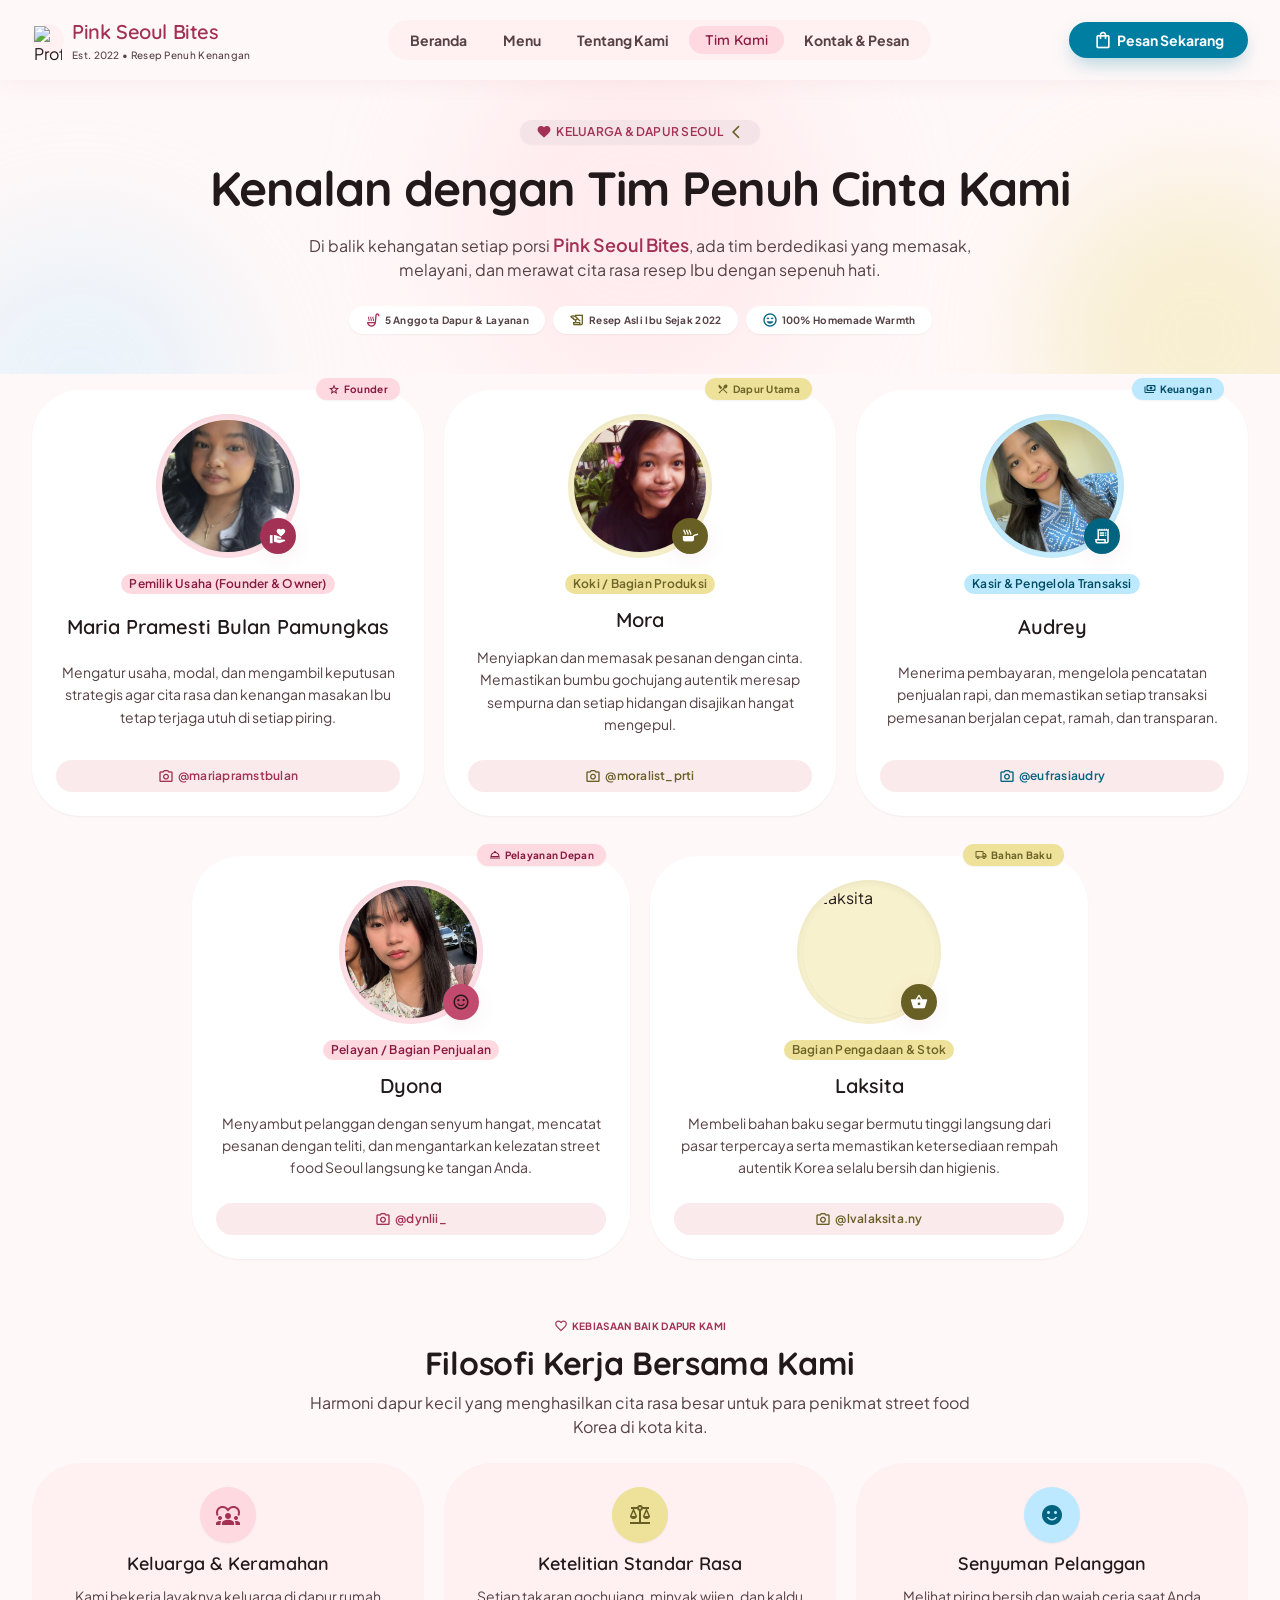
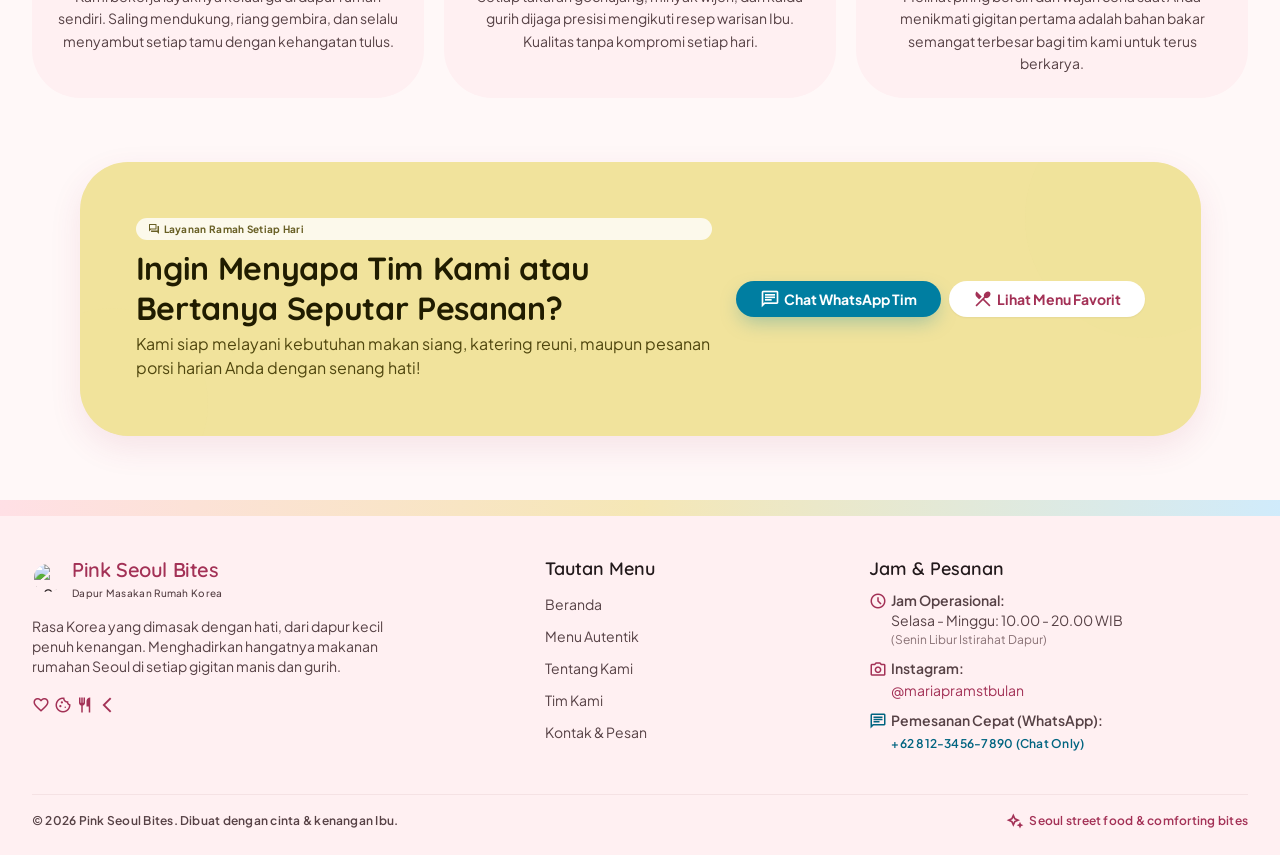
==== tim-kami.html @ f1a95290 "Add files via upload" ====
<!DOCTYPE html>
<html lang="id">
<head>
  <meta charset="utf-8">
  <meta name="viewport" content="width=device-width, initial-scale=1.0">
  <title>Pink Seoul Bites — Tim Kami</title>
  <link rel="preconnect" href="https://fonts.googleapis.com">
  <link rel="preconnect" href="https://fonts.gstatic.com" crossorigin>
  <link href="https://fonts.googleapis.com/css2?family=Plus+Jakarta+Sans:wght@400;600;700&family=Quicksand:wght@600;700&display=swap" rel="stylesheet">
  <link href="https://fonts.googleapis.com/css2?family=Material+Symbols+Outlined:wght,FILL@100..700,0..1&display=swap" rel="stylesheet">
  <link rel="stylesheet" href="style.css">
</head>
<body>

  <!-- ============ HEADER ============ -->
  <header class="site-header">
    <div class="header-inner">
      <a class="brand" href="index.html">
        <div class="brand-logo">
          <img src="https://lh3.googleusercontent.com/aida/[base64]" alt="Profile">
        </div>
        <div class="brand-text">
          <span class="brand-name">Pink Seoul Bites</span>
          <span class="brand-tagline">Est. 2022 • Resep Penuh Kenangan</span>
        </div>
      </a>

      <nav class="main-nav">
        <a class="nav-link" href="index.html">Beranda</a>
        <a class="nav-link" href="menu.html">Menu</a>
        <a class="nav-link" href="tentang-kami.html">Tentang Kami</a>
        <a class="nav-link active" href="tim-kami.html">Tim Kami</a>
        <a class="nav-link" href="kontak.html">Kontak &amp; Pesan</a>
      </nav>

      <div class="header-actions">
        <a class="btn btn--tertiary" href="kontak.html">
          <span class="material-symbols-outlined">shopping_bag</span>
          <span>Pesan Sekarang</span>
        </a>
      </div>
    </div>
  </header>

  <!-- ============ MAIN ============ -->
  <main class="page">
    <div class="page-inner">

      <!-- ============ TEAM HERO ============ -->
      <section class="team-hero">
        <div class="team-hero-blob team-hero-blob--top" aria-hidden="true"></div>
        <div class="team-hero-blob team-hero-blob--right" aria-hidden="true"></div>
        <div class="team-hero-blob team-hero-blob--left" aria-hidden="true"></div>

        <div class="team-hero-inner">
          <div class="team-pill">
            <span class="material-symbols-outlined">favorite</span>
            <span class="team-pill-text">Keluarga &amp; Dapur Seoul</span>
            <span class="material-symbols-outlined team-pill-arrow">arrow_back_ios_new</span>
          </div>

          <h1 class="team-hero-title">Kenalan dengan Tim Penuh Cinta Kami</h1>

          <p class="team-hero-desc">
            Di balik kehangatan setiap porsi <span class="text-primary-bold">Pink Seoul Bites</span>, ada tim berdedikasi yang memasak, melayani, dan merawat cita rasa resep Ibu dengan sepenuh hati.
          </p>

          <div class="team-chips">
            <div class="team-chip">
              <span class="material-symbols-outlined team-chip-icon team-chip-icon--primary">soup_kitchen</span>
              <span class="team-chip-text">5 Anggota Dapur &amp; Layanan</span>
            </div>
            <div class="team-chip">
              <span class="material-symbols-outlined team-chip-icon team-chip-icon--secondary">history_edu</span>
              <span class="team-chip-text">Resep Asli Ibu Sejak 2022</span>
            </div>
            <div class="team-chip">
              <span class="material-symbols-outlined team-chip-icon team-chip-icon--tertiary">sentiment_very_satisfied</span>
              <span class="team-chip-text">100% Homemade Warmth</span>
            </div>
          </div>
        </div>
      </section>

      <!-- ============ TEAM CARDS ============ -->
      <section class="team-section">
        <div class="team-section-inner">

          <!-- Row 1: 3 Primary Members -->
          <div class="team-grid team-grid--primary">

            <!-- Maria -->
            <article class="team-card team-card--primary">
              <span class="team-badge team-badge--primary">
                <span class="material-symbols-outlined">star</span>
                <span>Founder</span>
              </span>

              <div class="team-avatar">
                <div class="team-avatar-ring team-avatar-ring--primary">
                  <img src="/images/Bulan.jpeg" alt="Maria">
                </div>
                <div class="team-avatar-badge team-avatar-badge--primary">
                  <span class="material-symbols-outlined">volunteer_activism</span>
                </div>
              </div>

              <div class="team-card-body">
                <span class="team-role team-role--primary">Pemilik Usaha (Founder &amp; Owner)</span>
                <h3 class="team-name">Maria Pramesti Bulan Pamungkas</h3>
                <p class="team-desc">Mengatur usaha, modal, dan mengambil keputusan strategis agar cita rasa dan kenangan masakan Ibu tetap terjaga utuh di setiap piring.</p>

                <a class="team-instagram team-instagram--primary" href="https://instagram.com/mariapramstbulan" target="_blank" rel="noopener noreferrer">
                  <span class="material-symbols-outlined">photo_camera</span>
                  <span>@mariapramstbulan</span>
                </a>
              </div>
            </article>

            <!-- Mora -->
            <article class="team-card team-card--secondary">
              <span class="team-badge team-badge--secondary">
                <span class="material-symbols-outlined">restaurant_menu</span>
                <span>Dapur Utama</span>
              </span>

              <div class="team-avatar">
                <div class="team-avatar-ring team-avatar-ring--secondary">
                  <img src="/images/Mora.jpeg" alt="Mora">
                </div>
                <div class="team-avatar-badge team-avatar-badge--secondary">
                  <span class="material-symbols-outlined">skillet</span>
                </div>
              </div>

              <div class="team-card-body">
                <span class="team-role team-role--secondary">Koki / Bagian Produksi</span>
                <h3 class="team-name">Mora</h3>
                <p class="team-desc">Menyiapkan dan memasak pesanan dengan cinta. Memastikan bumbu gochujang autentik meresap sempurna dan setiap hidangan disajikan hangat mengepul.</p>

                <a class="team-instagram team-instagram--secondary" href="https://instagram.com/moralist_prti" target="_blank" rel="noopener noreferrer">
                  <span class="material-symbols-outlined">photo_camera</span>
                  <span>@moralist_prti</span>
                </a>
              </div>
            </article>

            <!-- Audrey -->
            <article class="team-card team-card--tertiary">
              <span class="team-badge team-badge--tertiary">
                <span class="material-symbols-outlined">payments</span>
                <span>Keuangan</span>
              </span>

              <div class="team-avatar">
                <div class="team-avatar-ring team-avatar-ring--tertiary">
                  <img src="/images/Audrey.jpeg" alt="Audrey">
                </div>
                <div class="team-avatar-badge team-avatar-badge--tertiary">
                  <span class="material-symbols-outlined">receipt_long</span>
                </div>
              </div>

              <div class="team-card-body">
                <span class="team-role team-role--tertiary">Kasir &amp; Pengelola Transaksi</span>
                <h3 class="team-name">Audrey</h3>
                <p class="team-desc">Menerima pembayaran, mengelola pencatatan penjualan rapi, dan memastikan setiap transaksi pemesanan berjalan cepat, ramah, dan transparan.</p>

                <a class="team-instagram team-instagram--tertiary" href="https://instagram.com/eufrasiaudry" target="_blank" rel="noopener noreferrer">
                  <span class="material-symbols-outlined">photo_camera</span>
                  <span>@eufrasiaudry</span>
                </a>
              </div>
            </article>

          </div>

          <!-- Row 2: 2 Members centered -->
          <div class="team-grid team-grid--secondary">

            <!-- Dita / Rian -->
            <article class="team-card team-card--primary">
              <span class="team-badge team-badge--primary">
                <span class="material-symbols-outlined">room_service</span>
                <span>Pelayanan Depan</span>
              </span>

              <div class="team-avatar">
                <div class="team-avatar-ring team-avatar-ring--primary">
                  <img src="/images/Dyona.jpeg" alt="Dyona">
                </div>
                <div class="team-avatar-badge team-avatar-badge--primary-container">
                  <span class="material-symbols-outlined">sentiment_satisfied_alt</span>
                </div>
              </div>

              <div class="team-card-body">
                <span class="team-role team-role--primary">Pelayan / Bagian Penjualan</span>
                <h3 class="team-name">Dyona</h3>
                <p class="team-desc">Menyambut pelanggan dengan senyum hangat, mencatat pesanan dengan teliti, dan mengantarkan kelezatan street food Seoul langsung ke tangan Anda.</p>

                <a class="team-instagram team-instagram--primary" href="https://instagram.com/dynlii_" target="_blank" rel="noopener noreferrer">
                  <span class="material-symbols-outlined">photo_camera</span>
                  <span>@dynlii_</span>
                </a>
              </div>
            </article>

            <!-- Laksita -->
            <article class="team-card team-card--secondary">
              <span class="team-badge team-badge--secondary">
                <span class="material-symbols-outlined">local_shipping</span>
                <span>Bahan Baku</span>
              </span>

              <div class="team-avatar">
                <div class="team-avatar-ring team-avatar-ring--secondary">
                  <img src="/images/Laksita.jpeg" alt="Laksita">
                </div>
                <div class="team-avatar-badge team-avatar-badge--secondary">
                  <span class="material-symbols-outlined">shopping_basket</span>
                </div>
              </div>

              <div class="team-card-body">
                <span class="team-role team-role--secondary">Bagian Pengadaan &amp; Stok</span>
                <h3 class="team-name">Laksita</h3>
                <p class="team-desc">Membeli bahan baku segar bermutu tinggi langsung dari pasar terpercaya serta memastikan ketersediaan rempah autentik Korea selalu bersih dan higienis.</p>

                <a class="team-instagram team-instagram--secondary" href="https://instagram.com/lvalaksita.ny" target="_blank" rel="noopener noreferrer">
                  <span class="material-symbols-outlined">photo_camera</span>
                  <span>@lvalaksita.ny</span>
                </a>
              </div>
            </article>

          </div>
        </div>
      </section>

      <!-- ============ PHILOSOPHY ============ -->
      <section class="philosophy-section">
        <div class="philosophy-inner">

          <div class="section-header philosophy-header">
            <div class="philosophy-eyebrow">
              <span class="material-symbols-outlined">favorite</span>
              <span>Kebiasaan Baik Dapur Kami</span>
            </div>
            <h2 class="section-title">Filosofi Kerja Bersama Kami</h2>
            <p class="section-desc">Harmoni dapur kecil yang menghasilkan cita rasa besar untuk para penikmat street food Korea di kota kita.</p>
          </div>

          <div class="philosophy-grid">

            <div class="philosophy-card">
              <div class="philosophy-icon philosophy-icon--primary">
                <span class="material-symbols-outlined">diversity_1</span>
              </div>
              <h4 class="philosophy-title">Keluarga &amp; Keramahan</h4>
              <p class="philosophy-desc">Kami bekerja layaknya keluarga di dapur rumah sendiri. Saling mendukung, riang gembira, dan selalu menyambut setiap tamu dengan kehangatan tulus.</p>
            </div>

            <div class="philosophy-card">
              <div class="philosophy-icon philosophy-icon--secondary">
                <span class="material-symbols-outlined">balance</span>
              </div>
              <h4 class="philosophy-title">Ketelitian Standar Rasa</h4>
              <p class="philosophy-desc">Setiap takaran gochujang, minyak wijen, dan kaldu gurih dijaga presisi mengikuti resep warisan Ibu. Kualitas tanpa kompromi setiap hari.</p>
            </div>

            <div class="philosophy-card">
              <div class="philosophy-icon philosophy-icon--tertiary">
                <span class="material-symbols-outlined">sentiment_satisfied</span>
              </div>
              <h4 class="philosophy-title">Senyuman Pelanggan</h4>
              <p class="philosophy-desc">Melihat piring bersih dan wajah ceria saat Anda menikmati gigitan pertama adalah bahan bakar semangat terbesar bagi tim kami untuk terus berkarya.</p>
            </div>

          </div>
        </div>
      </section>

      <!-- ============ CTA BANNER ============ -->
      <section class="cta-section">
        <div class="cta-section-inner">
          <div class="cta-banner cta-banner--team">
            <div class="cta-circle cta-circle--top" aria-hidden="true"></div>
            <div class="cta-circle cta-circle--bottom" aria-hidden="true"></div>

            <div class="cta-content">
              <div class="cta-chip cta-chip--team">
                <span class="material-symbols-outlined">forum</span>
                <span>Layanan Ramah Setiap Hari</span>
              </div>
              <h2 class="cta-title">Ingin Menyapa Tim Kami atau Bertanya Seputar Pesanan?</h2>
              <p class="cta-desc">Kami siap melayani kebutuhan makan siang, katering reuni, maupun pesanan porsi harian Anda dengan senang hati!</p>
            </div>

            <div class="cta-actions cta-actions--stack">
              <a class="btn btn--tertiary" href="kontak.html">
                <span class="material-symbols-outlined">chat</span>
                <span>Chat WhatsApp Tim</span>
              </a>
              <a class="btn btn--ghost" href="menu.html">
                <span class="material-symbols-outlined">restaurant_menu</span>
                <span>Lihat Menu Favorit</span>
              </a>
            </div>
          </div>
        </div>
      </section>

    </div>
  </main>

  <!-- ============ FOOTER ============ -->
  <footer class="site-footer">
    <div class="footer-stripe"></div>
    <div class="footer-inner">
      <div class="footer-grid">

        <div class="footer-brand">
          <div class="brand">
            <img class="brand-logo" src="https://lh3.googleusercontent.com/aida/[base64]" alt="Logo">
            <div class="brand-text">
              <span class="brand-name">Pink Seoul Bites</span>
              <span class="brand-tagline">Dapur Masakan Rumah Korea</span>
            </div>
          </div>
          <p class="footer-desc">Rasa Korea yang dimasak dengan hati, dari dapur kecil penuh kenangan. Menghadirkan hangatnya makanan rumahan Seoul di setiap gigitan manis dan gurih.</p>
          <div class="footer-icons">
            <span class="material-symbols-outlined">favorite</span>
            <span class="material-symbols-outlined">cookie</span>
            <span class="material-symbols-outlined">restaurant</span>
            <span class="material-symbols-outlined">arrow_back_ios_new</span>
          </div>
        </div>

        <div class="footer-col">
          <h4 class="footer-heading">Tautan Menu</h4>
          <ul class="footer-links">
            <li><a href="index.html">Beranda</a></li>
            <li><a href="menu.html">Menu Autentik</a></li>
            <li><a href="tentang-kami.html">Tentang Kami</a></li>
            <li><a href="tim-kami.html">Tim Kami</a></li>
            <li><a href="kontak.html">Kontak &amp; Pesan</a></li>
          </ul>
        </div>

        <div class="footer-col footer-col--wide">
          <h4 class="footer-heading">Jam &amp; Pesanan</h4>
          <div class="footer-info">
            <div class="info-item">
              <span class="material-symbols-outlined info-icon">schedule</span>
              <div>
                <p class="info-label">Jam Operasional:</p>
                <p>Selasa - Minggu: 10.00 - 20.00 WIB</p>
                <p class="info-muted">(Senin Libur Istirahat Dapur)</p>
              </div>
            </div>
            <div class="info-item">
              <span class="material-symbols-outlined info-icon">photo_camera</span>
              <div>
                <p class="info-label">Instagram:</p>
                <a href="#" class="info-link">@mariapramstbulan</a>
              </div>
            </div>
            <div class="info-item">
              <span class="material-symbols-outlined info-icon info-icon--tertiary">chat</span>
              <div>
                <p class="info-label">Pemesanan Cepat (WhatsApp):</p>
                <a href="#" class="info-link info-link--tertiary">+62 812-3456-7890 (Chat Only)</a>
              </div>
            </div>
          </div>
        </div>

      </div>

      <div class="footer-bottom">
        <p>© 2026 Pink Seoul Bites. Dibuat dengan cinta &amp; kenangan Ibu.</p>
        <div class="footer-bottom-tag">
          <span class="material-symbols-outlined">magic_button</span>
          <span>Seoul street food &amp; comforting bites</span>
        </div>
      </div>
    </div>
  </footer>

</body>
</html>
---- style.css ----
/* =========================================================
   PINK SEOUL BITES — style.css
   Fondasi untuk kelima halaman (Beranda, Menu, Tentang, Tim, Kontak)
   ========================================================= */

/* ---------- RESET & BASE ---------- */
*, *::before, *::after { box-sizing: border-box; }
html, body { margin: 0; padding: 0; }
body {
  font-family: 'Plus Jakarta Sans', sans-serif;
  background: var(--color-surface);
  color: var(--color-on-surface);
  -webkit-font-smoothing: antialiased;
  overscroll-behavior: none;
  line-height: 1.5;
}
::-webkit-scrollbar { display: none; }
img { max-width: 100%; display: block; }
a { color: inherit; text-decoration: none; }
button { font-family: inherit; cursor: pointer; border: none; background: none; }
h1, h2, h3, h4, h5, h6, p, ul, ol, blockquote { margin: 0; padding: 0; }
ul, ol { list-style: none; }
.material-symbols-outlined {
  font-family: 'Material Symbols Outlined';
  font-weight: normal;
  font-style: normal;
  line-height: 1;
  letter-spacing: normal;
  text-transform: none;
  display: inline-block;
  white-space: nowrap;
  word-wrap: normal;
  direction: ltr;
  font-variation-settings: 'FILL' 0, 'wght' 400, 'GRAD' 0, 'opsz' 24;
  vertical-align: middle;
  font-size: 1.25rem;
}

/* ---------- DESIGN TOKENS ---------- */
:root {
  /* Colors */
  --color-surface: #fff8f8;
  --color-surface-bright: #fff8f8;
  --color-surface-dim: #e6d6d9;
  --color-surface-lowest: #ffffff;
  --color-surface-low: #fff0f2;
  --color-surface-container: #fbeaec;
  --color-surface-high: #f5e4e7;
  --color-surface-highest: #efdfe1;
  --color-surface-variant: #efdfe1;

  --color-on-surface: #22191b;
  --color-on-surface-variant: #564145;
  --color-background: #fff8f8;

  --color-primary: #a33156;
  --color-on-primary: #ffffff;
  --color-primary-container: #c34a6f;
  --color-primary-fixed: #ffd9e0;
  --color-primary-fixed-dim: #ffb1c2;
  --color-on-primary-fixed-variant: #871a41;

  --color-secondary: #685f25;
  --color-on-secondary: #ffffff;
  --color-secondary-container: #eee199;
  --color-on-secondary-container: #6d6329;
  --color-secondary-fixed: #f1e39c;
  --color-secondary-fixed-dim: #d4c782;
  --color-on-secondary-fixed: #201c00;
  --color-on-secondary-fixed-variant: #50470f;

  --color-tertiary: #006480;
  --color-on-tertiary: #ffffff;
  --color-tertiary-container: #007ea1;
  --color-tertiary-fixed: #bce9ff;
  --color-on-tertiary-fixed: #001f29;
  --color-on-tertiary-fixed-variant: #004d63;

  --color-outline: #897175;
  --color-outline-variant: #dcbfc4;
  --color-error: #ba1a1a;

  /* Radius */
  --radius: 1rem;
  --radius-lg: 2rem;
  --radius-xl: 3rem;
  --radius-full: 9999px;

  /* Spacing */
  --space-xs: 0.25rem;
  --space-sm: 0.5rem;
  --space-md: 1rem;
  --space-lg: 1.5rem;
  --space-xl: 2.5rem;
  --margin: 2rem;
  --margin-mobile: 1rem;
  --gutter: 1.25rem;

  /* Fonts */
  --font-body: 'Plus Jakarta Sans', sans-serif;
  --font-headline: 'Quicksand', sans-serif;

  /* Shadows */
  --shadow-sm: 0 1px 2px rgba(0,0,0,0.05);
  --shadow-md: 0 4px 20px rgba(163,49,86,0.08);
  --shadow-lg: 0 12px 32px rgba(163,49,86,0.10);
  --shadow-xl: 0 20px 40px rgba(163,49,86,0.12);

  /* Layout */
  --max-w: 1280px;
  --header-h: 5rem;
}

/* ---------- TYPOGRAPHY ---------- */
.font-headline { font-family: var(--font-headline); }
.font-body { font-family: var(--font-body); }

/* =========================================================
   LAYOUT
   ========================================================= */
.page { padding-top: var(--header-h); background: var(--color-surface); min-height: 100vh; }
.page-inner { display: flex; flex-direction: column; width: 100%; position: relative; }

.section { padding: var(--space-xl) var(--margin); }
.section--alt { background: rgba(255,240,242,0.70); }
.section--narrow { max-width: 960px; margin: 0 auto; }
.section-inner { max-width: var(--max-w); margin: 0 auto; }
.section-header {
  text-align: center;
  max-width: 640px;
  margin: 0 auto var(--space-xl);
}
.section-header--narrow { max-width: 560px; }
.section-title {
  font-family: var(--font-headline);
  font-size: 2rem;
  line-height: 2.5rem;
  letter-spacing: -0.01em;
  font-weight: 700;
  color: var(--color-on-surface);
  margin-top: var(--space-xs);
}
.section-desc {
  font-size: 1rem;
  line-height: 1.5rem;
  color: var(--color-on-surface-variant);
  margin-top: var(--space-sm);
}

.eyebrow {
  display: inline-block;
  font-size: 0.625rem;
  font-weight: 700;
  letter-spacing: 0.03em;
  text-transform: uppercase;
  color: var(--color-primary);
  background: rgba(255,217,224,0.6);
  padding: 0.125rem 1rem;
  border-radius: var(--radius-full);
}

/* =========================================================
   HEADER
   ========================================================= */
.site-header {
  position: fixed;
  top: 0; left: 0; right: 0;
  z-index: 50;
  background: rgba(255,248,248,0.85);
  backdrop-filter: blur(20px);
  -webkit-backdrop-filter: blur(20px);
  box-shadow: 0 4px 20px rgba(163,49,86,0.06);
}
.header-inner {
  height: var(--header-h);
  max-width: var(--max-w);
  margin: 0 auto;
  padding: 0 var(--margin);
  display: flex;
  align-items: center;
  justify-content: space-between;
  gap: var(--gutter);
}
.brand {
  display: flex;
  align-items: center;
  gap: var(--space-sm);
  text-align: left;
  color: inherit;
}
.brand-logo {
  width: 2rem;
  height: 2rem;
  border-radius: 50%;
  object-fit: cover;
  padding: 2px;
  background: var(--color-surface-low);
}
.brand-text { display: flex; flex-direction: column; }
.brand-name {
  font-family: var(--font-headline);
  font-size: 1.25rem;
  line-height: 1.75rem;
  font-weight: 600;
  color: var(--color-primary);
  letter-spacing: -0.02em;
  transition: color 0.2s;
}
.brand:hover .brand-name { color: var(--color-primary-container); }
.brand-tagline {
  font-size: 0.625rem;
  line-height: 0.875rem;
  letter-spacing: 0.03em;
  font-weight: 500;
  color: var(--color-on-surface-variant);
  margin-top: 0.125rem;
}

.main-nav {
  display: none;
  align-items: center;
  gap: var(--space-xs);
  padding: 0.375rem;
  background: var(--color-surface-low);
  border-radius: var(--radius-full);
}
.nav-link {
  padding: 0.25rem 1rem;
  border-radius: var(--radius-full);
  font-size: 0.875rem;
  line-height: 1.25rem;
  font-weight: 700;
  color: var(--color-on-surface-variant);
  transition: all 0.2s;
}
.nav-link:hover { background: var(--color-surface-highest); color: var(--color-on-surface); }
.nav-link.active {
  background: var(--color-primary-fixed);
  color: var(--color-on-primary-fixed-variant);
  font-family: var(--font-headline);
  font-weight: 600;
}
.header-actions { display: flex; align-items: center; gap: var(--space-sm); }

/* =========================================================
   BUTTONS
   ========================================================= */
.btn {
  display: inline-flex;
  align-items: center;
  gap: var(--space-xs);
  padding: 0.5rem 1.5rem;
  border-radius: var(--radius-full);
  font-family: var(--font-body);
  font-size: 0.875rem;
  line-height: 1.25rem;
  font-weight: 700;
  cursor: pointer;
  transition: all 0.2s;
  text-decoration: none;
  white-space: nowrap;
}
.btn--primary {
  background: var(--color-primary);
  color: var(--color-on-primary);
  box-shadow: 0 8px 24px -4px rgba(163,49,86,0.30);
}
.btn--primary:hover {
  background: var(--color-primary-container);
  box-shadow: 0 12px 28px -4px rgba(163,49,86,0.40);
  transform: translateY(-2px);
}
.btn--tertiary {
  background: var(--color-tertiary-container);
  color: var(--color-on-tertiary);
  box-shadow: 0 8px 20px -4px rgba(0,126,161,0.35);
}
.btn--tertiary:hover {
  background: var(--color-tertiary);
  box-shadow: 0 12px 24px -4px rgba(0,100,128,0.45);
  transform: translateY(-2px);
}
.btn--ghost {
  background: var(--color-surface-lowest);
  color: var(--color-primary);
  box-shadow: var(--shadow-sm);
}
.btn--ghost:hover { background: var(--color-surface-bright); box-shadow: var(--shadow-md); }
.btn--lg { padding: 1rem 1.5rem; font-family: var(--font-headline); font-size: 1.25rem; font-weight: 600; }
.btn:active { transform: translateY(0); }

.btn--quick {
  display: inline-flex;
  align-items: center;
  gap: 0.25rem;
  padding: 0.25rem 1rem;
  background: var(--color-tertiary-container);
  color: var(--color-on-tertiary);
  border-radius: var(--radius-full);
  font-size: 0.75rem;
  line-height: 1rem;
  letter-spacing: 0.02em;
  font-weight: 600;
  transition: all 0.2s;
  box-shadow: var(--shadow-sm);
}
.btn--quick:hover { background: var(--color-tertiary); }
.btn--quick:active { transform: scale(0.95); }

/* =========================================================
   HERO
   ========================================================= */
.decor-blobs { position: relative; width: 100%; overflow: hidden; }
.blob {
  position: absolute;
  border-radius: 50%;
  filter: blur(60px);
  pointer-events: none;
  z-index: 0;
}
.blob--primary { top: -8rem; left: -5rem; width: 24rem; height: 24rem; background: rgba(255,217,224,0.4); }
.blob--secondary { top: 10rem; right: 0; width: 20rem; height: 20rem; background: rgba(241,227,156,0.5); }
.blob--tertiary { top: 24rem; left: 33%; width: 18rem; height: 18rem; background: rgba(188,233,255,0.3); }

.hero {
  max-width: var(--max-w);
  margin: 0 auto;
  padding: var(--space-md) var(--margin) var(--space-xl);
  position: relative;
  z-index: 1;
}
.hero-grid {
  display: grid;
  grid-template-columns: 1fr;
  gap: var(--space-xl);
  align-items: center;
}
.hero-content {
  display: flex;
  flex-direction: column;
  align-items: flex-start;
  gap: var(--space-md);
}

.badge {
  display: inline-flex;
  align-items: center;
  gap: var(--space-xs);
  padding: 0.25rem 1rem;
  background: var(--color-surface-container);
  border-radius: var(--radius-full);
  box-shadow: var(--shadow-sm);
  color: var(--color-primary);
}
.badge-icon { font-size: 0.875rem; font-variation-settings: 'FILL' 1; }
.badge-text { font-size: 0.75rem; letter-spacing: 0.02em; font-weight: 600; }

.hero-titles { display: flex; flex-direction: column; gap: var(--space-xs); }
.hero-title {
  font-family: var(--font-headline);
  font-size: 2.25rem;
  line-height: 2.75rem;
  letter-spacing: -0.01em;
  font-weight: 700;
  color: var(--color-primary);
}
.hero-subtitle {
  font-family: var(--font-headline);
  font-size: 1.5rem;
  line-height: 2rem;
  font-weight: 600;
  color: var(--color-on-surface);
  max-width: 36rem;
}
.hero-desc {
  font-size: 1rem;
  line-height: 1.5rem;
  color: var(--color-on-surface-variant);
  max-width: 32rem;
}
.hero-actions { display: flex; flex-wrap: wrap; align-items: center; gap: var(--space-sm); padding-top: var(--space-xs); }

.social-proof {
  display: inline-flex;
  align-items: center;
  gap: var(--space-sm);
  padding: 0.25rem 1rem 0.25rem 0.25rem;
  background: var(--color-surface-lowest);
  border-radius: var(--radius-full);
  box-shadow: var(--shadow-sm);
  margin-top: var(--space-xs);
}
.social-avatars { display: flex; align-items: center; padding-left: 0.25rem; }
.social-avatars .avatar + .avatar { margin-left: -0.375rem; }
.avatar {
  width: 1.5rem;
  height: 1.5rem;
  border-radius: 50%;
  display: inline-flex;
  align-items: center;
  justify-content: center;
  font-size: 0.75rem;
  font-weight: 700;
}
.avatar--secondary { background: var(--color-secondary-fixed); color: var(--color-on-secondary-fixed); }
.avatar--primary { background: var(--color-primary-fixed); color: var(--color-on-primary-fixed-variant); }
.avatar--tertiary { background: var(--color-tertiary-fixed); color: var(--color-on-tertiary-fixed); }
.social-text { font-size: 0.75rem; letter-spacing: 0.02em; font-weight: 600; color: var(--color-on-surface); }
.social-text strong { color: var(--color-primary); font-weight: 700; }

/* HERO VISUAL */
.hero-visual { position: relative; }
.visual-backing {
  position: absolute;
  inset: 0;
  background: linear-gradient(45deg,
    rgba(241,227,156,0.6),
    rgba(255,217,224,0.4),
    rgba(188,233,255,0.3));
  border-radius: var(--radius-xl);
  transform: rotate(3deg) scale(1.05);
  z-index: 0;
  box-shadow: var(--shadow-lg);
}
.visual-frame {
  position: relative;
  background: var(--color-surface-lowest);
  padding: var(--space-sm);
  border-radius: var(--radius-xl);
  box-shadow: var(--shadow-xl);
  z-index: 1;
}
.visual-image-wrap {
  overflow: hidden;
  border-radius: var(--radius-lg);
  aspect-ratio: 4 / 4.2;
  background: var(--color-surface-high);
}
.visual-image {
  width: 100%;
  height: 100%;
  object-fit: cover;
  transition: transform 0.5s;
}
.visual-frame:hover .visual-image { transform: scale(1.05); }

.floating-badge {
  position: absolute;
  display: flex;
  align-items: center;
  gap: var(--space-xs);
  padding: 0.25rem 1rem;
  border-radius: var(--radius-full);
  box-shadow: var(--shadow-lg);
  font-size: 0.625rem;
  font-weight: 700;
  letter-spacing: 0.03em;
}
.floating-badge--top {
  top: -1rem;
  right: -0.75rem;
  background: var(--color-secondary-fixed);
  color: var(--color-on-secondary-fixed);
}
.floating-badge--top .material-symbols-outlined { color: var(--color-secondary); font-size: 0.875rem; font-variation-settings: 'FILL' 1; }
.floating-badge--bottom {
  bottom: -1rem;
  left: -0.75rem;
  background: var(--color-surface-lowest);
  color: var(--color-on-surface);
}
.floating-badge-text { font-size: 0.75rem; font-weight: 700; color: var(--color-primary); letter-spacing: 0.02em; }
.pulse-dot {
  width: 0.5rem;
  height: 0.5rem;
  border-radius: 50%;
  background: var(--color-secondary-fixed-dim);
  display: inline-block;
  animation: pulse 1.5s infinite;
}
@keyframes pulse {
  0%, 100% { opacity: 1; transform: scale(1); }
  50% { opacity: 0.4; transform: scale(1.4); }
}

/* =========================================================
   MENU CARDS
   ========================================================= */
.menu-grid {
  display: grid;
  grid-template-columns: 1fr;
  gap: var(--space-lg);
}
.menu-card {
  display: flex;
  flex-direction: column;
  background: var(--color-surface-lowest);
  border-radius: var(--radius);
  padding: var(--space-md);
  box-shadow: var(--shadow-sm);
  transition: all 0.3s;
}
.menu-card:hover { box-shadow: var(--shadow-xl); transform: translateY(-4px); }

.menu-card-image {
  position: relative;
  overflow: hidden;
  border-radius: var(--radius-lg);
  aspect-ratio: 1 / 1;
  background: var(--color-surface-high);
  margin-bottom: var(--space-md);
}
.menu-card-image img {
  width: 100%;
  height: 100%;
  object-fit: cover;
  transition: transform 0.5s;
}
.menu-card:hover .menu-card-image img { transform: scale(1.05); }

.image-badge {
  position: absolute;
  top: 0.75rem;
  left: 0.75rem;
  padding: 0.25rem 0.5rem;
  border-radius: var(--radius-full);
  font-size: 0.625rem;
  font-weight: 700;
  letter-spacing: 0.03em;
  box-shadow: var(--shadow-sm);
}
.image-badge--secondary { background: var(--color-secondary-fixed); color: var(--color-on-secondary-fixed); }
.image-badge--primary { background: var(--color-primary-fixed); color: var(--color-on-primary-fixed-variant); }
.image-badge--tertiary { background: var(--color-tertiary-fixed); color: var(--color-on-tertiary-fixed); }

.price-pill {
  position: absolute;
  bottom: 0.75rem;
  right: 0.75rem;
  background: rgba(255,255,255,0.95);
  backdrop-filter: blur(4px);
  color: var(--color-primary);
  font-family: var(--font-headline);
  font-size: 1.25rem;
  font-weight: 600;
  padding: 0.125rem 1rem;
  border-radius: var(--radius-full);
  box-shadow: var(--shadow-sm);
}

.menu-card-body {
  display: flex;
  flex-direction: column;
  justify-content: space-between;
  gap: var(--space-sm);
  flex: 1;
}
.menu-card-head { display: flex; align-items: center; justify-content: space-between; gap: 0.5rem; }
.menu-card-title {
  font-size: 1.125rem;
  line-height: 1.625rem;
  font-weight: 600;
  color: var(--color-on-surface);
  transition: color 0.2s;
}
.menu-card:hover .menu-card-title { color: var(--color-primary); }

.tag {
  font-size: 0.625rem;
  line-height: 0.875rem;
  padding: 0.125rem 0.5rem;
  border-radius: var(--radius-full);
  font-weight: 700;
  letter-spacing: 0.03em;
  white-space: nowrap;
}
.tag--primary { background: rgba(255,217,224,0.5); color: var(--color-on-primary-fixed-variant); }
.tag--secondary { background: rgba(241,227,156,0.5); color: var(--color-on-secondary-fixed); }
.tag--tertiary { background: rgba(188,233,255,0.5); color: var(--color-on-tertiary-fixed); }

.menu-card-desc {
  font-size: 0.875rem;
  line-height: 1.25rem;
  color: var(--color-on-surface-variant);
  display: -webkit-box;
  -webkit-line-clamp: 3;
  -webkit-box-orient: vertical;
  overflow: hidden;
  margin-top: var(--space-xs);
}
.menu-card-footer {
  display: flex;
  align-items: center;
  justify-content: space-between;
  gap: var(--space-xs);
  padding-top: var(--space-sm);
}
.meta {
  display: inline-flex;
  align-items: center;
  gap: 0.25rem;
  font-size: 0.625rem;
  font-weight: 600;
  color: var(--color-secondary);
}
.meta .material-symbols-outlined { font-size: 0.875rem; font-variation-settings: 'FILL' 1; }

/* =========================================================
   FEATURES
   ========================================================= */
.features-grid { display: grid; grid-template-columns: 1fr; gap: var(--space-lg); }
.feature-card {
  display: flex;
  flex-direction: column;
  align-items: center;
  text-align: center;
  padding: var(--space-xl);
  background: var(--color-surface-lowest);
  border-radius: var(--radius);
  box-shadow: var(--shadow-sm);
  transition: box-shadow 0.3s;
}
.feature-card:hover { box-shadow: var(--shadow-md); }
.feature-icon {
  width: 5rem;
  height: 5rem;
  border-radius: 50%;
  display: flex;
  align-items: center;
  justify-content: center;
  font-size: 1.875rem;
  margin-bottom: var(--space-md);
  transition: transform 0.3s;
}
.feature-card:hover .feature-icon { transform: scale(1.1); }
.feature-icon--secondary { background: rgba(241,227,156,0.5); }
.feature-icon--primary { background: rgba(255,217,224,0.6); }
.feature-icon--tertiary { background: rgba(188,233,255,0.6); }
.feature-title {
  font-family: var(--font-headline);
  font-size: 1.25rem;
  line-height: 1.75rem;
  font-weight: 600;
  color: var(--color-on-surface);
  margin-bottom: var(--space-xs);
}
.feature-desc {
  font-size: 0.875rem;
  line-height: 1.25rem;
  color: var(--color-on-surface-variant);
  line-height: 1.6;
}

/* =========================================================
   STORY QUOTE
   ========================================================= */
.story-quote {
  position: relative;
  border-radius: var(--radius-xl);
  padding: var(--space-xl);
  background: linear-gradient(135deg,
    var(--color-surface-container),
    var(--color-surface-low),
    var(--color-surface-highest));
  box-shadow: var(--shadow-md);
  overflow: hidden;
}
.story-watermark {
  position: absolute;
  right: -2rem;
  bottom: -2rem;
  font-size: 10rem;
  color: var(--color-primary);
  opacity: 0.10;
  pointer-events: none;
}
.story-inner {
  max-width: 42rem;
  margin: 0 auto;
  text-align: center;
  display: flex;
  flex-direction: column;
  align-items: center;
  gap: var(--space-md);
  position: relative;
  z-index: 1;
}
.story-flower { font-size: 1.5rem; }
.story-title {
  font-family: var(--font-headline);
  font-size: 2.25rem;
  line-height: 2.75rem;
  letter-spacing: -0.01em;
  font-weight: 700;
  color: var(--color-primary);
}
.story-desc {
  font-size: 1rem;
  line-height: 1.5rem;
  color: var(--color-on-surface-variant);
}

/* =========================================================
   CTA BANNER
   ========================================================= */
.cta-banner {
  display: flex;
  flex-direction: column;
  align-items: center;
  justify-content: space-between;
  gap: var(--space-lg);
  padding: var(--space-xl);
  background: var(--color-secondary-fixed);
  color: var(--color-on-secondary-fixed);
  border-radius: var(--radius-xl);
  box-shadow: var(--shadow-lg);
  position: relative;
  overflow: hidden;
  text-align: center;
}
.cta-circle {
  position: absolute;
  border-radius: 50%;
  pointer-events: none;
}
.cta-circle--top {
  top: -4rem; right: -4rem;
  width: 15rem; height: 15rem;
  background: var(--color-secondary-container);
  opacity: 0.4;
}
.cta-circle--bottom {
  bottom: -4rem; left: -4rem;
  width: 12rem; height: 12rem;
  background: var(--color-secondary-container);
  opacity: 0.3;
}
.cta-content {
  display: flex;
  flex-direction: column;
  gap: var(--space-xs);
  max-width: 36rem;
  position: relative;
  z-index: 1;
}
.cta-eyebrow {
  font-size: 0.625rem;
  letter-spacing: 0.03em;
  font-weight: 700;
  text-transform: uppercase;
  color: var(--color-secondary);
}
.cta-title {
  font-family: var(--font-headline);
  font-size: 2rem;
  line-height: 2.5rem;
  font-weight: 700;
  letter-spacing: -0.01em;
  color: var(--color-on-secondary-fixed);
}
.cta-desc {
  font-size: 1rem;
  line-height: 1.5rem;
  color: var(--color-on-secondary-fixed-variant);
}
.cta-actions { position: relative; z-index: 1; flex-shrink: 0; }

/* =========================================================
   TOAST
   ========================================================= */
.toast {
  position: fixed;
  bottom: 1.5rem;
  right: 1.5rem;
  z-index: 60;
  background: var(--color-surface-lowest);
  color: var(--color-on-surface);
  padding: 0.5rem 1.5rem;
  border-radius: var(--radius-full);
  box-shadow: 0 20px 40px rgba(0,0,0,0.15);
  display: flex;
  align-items: center;
  gap: var(--space-sm);
  transform: translateY(8rem);
  opacity: 0;
  pointer-events: none;
  transition: all 0.3s;
}
.toast.is-visible { transform: translateY(0); opacity: 1; }
.toast-icon {
  width: 2rem; height: 2rem;
  border-radius: 50%;
  background: var(--color-primary-fixed);
  color: var(--color-primary);
  display: flex;
  align-items: center;
  justify-content: center;
  font-size: 1rem;
}
.toast-text { display: flex; flex-direction: column; }
.toast-title { font-size: 0.875rem; font-weight: 700; color: var(--color-primary); }
.toast-desc { font-size: 0.75rem; color: var(--color-on-surface-variant); }

/* =========================================================
   FOOTER
   ========================================================= */
.site-footer {
  width: 100%;
  background: var(--color-surface-low);
  position: relative;
  overflow: hidden;
  margin-top: var(--space-xl);
}
.footer-stripe {
  width: 100%;
  height: 1rem;
  background: linear-gradient(90deg,
    var(--color-primary-fixed),
    var(--color-secondary-fixed),
    var(--color-tertiary-fixed));
  opacity: 0.7;
}
.footer-inner { max-width: var(--max-w); margin: 0 auto; padding: var(--space-xl) var(--margin) var(--space-lg); }
.footer-grid {
  display: grid;
  grid-template-columns: 1fr;
  gap: var(--space-xl);
}
.footer-brand { display: flex; flex-direction: column; gap: var(--space-md); }
.footer-brand .brand { gap: var(--space-sm); }
.footer-desc { font-size: 0.875rem; line-height: 1.25rem; color: var(--color-on-surface-variant); max-width: 22rem; }
.footer-icons { display: flex; align-items: center; gap: var(--space-xs); color: var(--color-primary); padding-top: var(--space-xs); }
.footer-icons .material-symbols-outlined { font-size: 1.125rem; }

.footer-col { display: flex; flex-direction: column; gap: var(--space-sm); }
.footer-heading {
  font-family: var(--font-headline);
  font-size: 1.125rem;
  line-height: 1.625rem;
  font-weight: 600;
  color: var(--color-on-surface);
}
.footer-links { display: flex; flex-direction: column; gap: var(--space-xs); }
.footer-links li { line-height: 1; }
.footer-links a {
  display: inline-block;
  padding: 0.25rem 0;
  font-size: 0.875rem;
  line-height: 1.25rem;
  color: var(--color-on-surface-variant);
  transition: color 0.2s;
}
.footer-links a:hover { color: var(--color-primary); }

.footer-info { display: flex; flex-direction: column; gap: var(--space-sm); }
.info-item { display: flex; align-items: flex-start; gap: var(--space-xs); }
.info-item .info-icon { color: var(--color-primary); font-size: 1.125rem; margin-top: 2px; }
.info-item .info-icon--tertiary { color: var(--color-tertiary); }
.info-label { font-size: 0.875rem; font-weight: 600; color: var(--color-on-surface); }
.info-item p { font-size: 0.875rem; line-height: 1.25rem; color: var(--color-on-surface-variant); }
.info-muted { font-size: 0.75rem !important; color: var(--color-outline) !important; }
.info-link { font-size: 0.875rem; color: var(--color-primary); }
.info-link:hover { text-decoration: underline; }
.info-link--tertiary { color: var(--color-tertiary); font-size: 0.75rem; font-weight: 600; letter-spacing: 0.02em; }

.footer-bottom {
  margin-top: var(--space-xl);
  padding-top: var(--space-md);
  border-top: 1px solid rgba(220,191,196,0.3);
  display: flex;
  flex-direction: column;
  align-items: center;
  justify-content: space-between;
  gap: var(--space-sm);
  font-size: 0.75rem;
  letter-spacing: 0.02em;
  font-weight: 600;
  color: var(--color-on-surface-variant);
}
.footer-bottom-tag { display: flex; align-items: center; gap: var(--space-xs); color: var(--color-primary); }

/* =========================================================
   RESPONSIVE
   ========================================================= */
@media (min-width: 640px) {
  .hero-title { font-size: 3rem; line-height: 3.5rem; }
  .story-title { font-size: 3rem; line-height: 3.5rem; }
  .cta-banner { padding: 3.5rem; text-align: left; align-items: flex-start; }
  .cta-banner { flex-direction: row; align-items: center; text-align: left; }
  .cta-content { text-align: left; }
  .footer-bottom { flex-direction: row; }
  .floating-badge--top { right: -1rem; }
  .floating-badge--bottom { left: -1rem; }
}

@media (min-width: 768px) {
  .menu-grid { grid-template-columns: repeat(2, 1fr); }
  .features-grid { grid-template-columns: repeat(3, 1fr); }
}

@media (min-width: 1024px) {
  .main-nav { display: flex; }
  .hero-grid { grid-template-columns: 7fr 5fr; }
  .hero-title { font-size: 3rem; line-height: 3.5rem; letter-spacing: -0.02em; }
  .menu-grid { grid-template-columns: repeat(3, 1fr); }
  .footer-grid { grid-template-columns: 5fr 3fr 4fr; }
}

@media (min-width: 1280px) {
  .hero-title { font-size: 3.5rem; line-height: 4rem; }
}
/* =========================================================
   HALAMAN MENU
   ========================================================= */

/* ---------- Ambient top gradient ---------- */
.menu-ambient {
  position: absolute;
  top: -6rem;
  left: 50%;
  transform: translateX(-50%);
  width: 700px;
  height: 350px;
  background: linear-gradient(to bottom,
    rgba(255,217,224,0.4),
    rgba(255,240,242,0.6),
    transparent);
  filter: blur(60px);
  border-radius: 50%;
  pointer-events: none;
  z-index: 0;
}

/* ---------- Menu Hero ---------- */
.menu-hero {
  position: relative;
  max-width: var(--max-w);
  margin: 0 auto;
  padding: var(--space-lg) var(--margin) var(--space-md);
  text-align: center;
  z-index: 1;
}
.menu-hero-inner {
  display: flex;
  flex-direction: column;
  align-items: center;
}
.menu-hero-pill {
  display: inline-flex;
  align-items: center;
  gap: var(--space-xs);
  padding: 0.375rem 1rem;
  background: var(--color-surface-low);
  border-radius: var(--radius-full);
  box-shadow: 0 4px 16px rgba(163,49,86,0.08);
  margin-bottom: var(--space-sm);
}
.menu-hero-pill .material-symbols-outlined {
  font-size: 1rem;
  color: var(--color-primary);
}
.menu-hero-pill-text {
  font-size: 0.75rem;
  letter-spacing: 0.02em;
  font-weight: 700;
  color: var(--color-primary);
}

.page-title {
  font-family: var(--font-headline);
  font-size: 2.25rem;
  line-height: 2.75rem;
  letter-spacing: -0.01em;
  font-weight: 700;
  color: var(--color-primary);
  margin-bottom: var(--space-xs);
}
.page-subtitle {
  font-size: 1rem;
  line-height: 1.5rem;
  color: var(--color-on-surface-variant);
  max-width: 42rem;
  margin: 0 auto;
}

/* ---------- Filter tabs ---------- */
.filter-tabs {
  display: flex;
  align-items: center;
  justify-content: center;
  gap: var(--space-xs);
  flex-wrap: wrap;
  margin-top: var(--space-lg);
}
.filter-tab {
  padding: 0.5rem 1.5rem;
  border-radius: var(--radius-full);
  font-family: var(--font-body);
  font-size: 0.875rem;
  line-height: 1.25rem;
  font-weight: 700;
  letter-spacing: 0.01em;
  background: var(--color-surface-low);
  color: var(--color-on-surface-variant);
  cursor: pointer;
  transition: all 0.2s;
}
.filter-tab:hover {
  background: var(--color-surface-high);
}
.filter-tab.active {
  background: var(--color-primary);
  color: var(--color-on-primary);
  box-shadow: 0 6px 18px -2px rgba(163,49,86,0.30);
}

/* ---------- Menu list section ---------- */
.menu-list-section {
  position: relative;
  max-width: var(--max-w);
  margin: 0 auto;
  padding: var(--space-md) var(--margin);
}
.menu-list-inner { width: 100%; }
.menu-item-grid {
  display: grid;
  grid-template-columns: 1fr;
  gap: var(--gutter);
}

/* ---------- Menu item card ---------- */
.menu-item {
  display: flex;
  flex-direction: column;
  justify-content: space-between;
  background: var(--color-surface-lowest);
  border-radius: var(--radius-lg);
  padding: var(--space-md);
  box-shadow: 0 12px 32px rgba(163,49,86,0.07);
  transition: all 0.3s;
}
.menu-item:hover {
  box-shadow: 0 20px 40px rgba(163,49,86,0.12);
  transform: translateY(-4px);
}
.menu-item-top {
  display: flex;
  flex-direction: column;
  gap: var(--space-md);
}
.menu-item-image {
  position: relative;
  width: 100%;
  height: 18rem;
  border-radius: var(--radius-lg);
  overflow: hidden;
  background: var(--color-surface-low);
}
.menu-item-image img {
  width: 100%;
  height: 100%;
  object-fit: cover;
  transition: transform 0.5s;
}
.menu-item:hover .menu-item-image img { transform: scale(1.05); }

.menu-item-badges {
  position: absolute;
  top: var(--space-sm);
  left: var(--space-sm);
  display: flex;
  flex-direction: column;
  gap: var(--space-xs);
  align-items: flex-start;
}
.item-tag {
  display: inline-flex;
  align-items: center;
  gap: 0.25rem;
  padding: 0.25rem 0.75rem;
  border-radius: var(--radius-full);
  font-size: 0.625rem;
  line-height: 0.875rem;
  letter-spacing: 0.03em;
  font-weight: 700;
  box-shadow: var(--shadow-sm);
}
.item-tag .material-symbols-outlined { font-size: 0.75rem; }
.item-tag--primary {
  background: rgba(255,255,255,0.9);
  backdrop-filter: blur(8px);
  color: var(--color-primary);
}
.item-tag--secondary {
  background: var(--color-secondary-fixed);
  color: var(--color-on-secondary-fixed);
  padding: 0.125rem 0.625rem;
  font-weight: 600;
}

.item-weight {
  position: absolute;
  bottom: var(--space-sm);
  right: var(--space-sm);
  display: inline-flex;
  align-items: center;
  gap: 0.25rem;
  background: rgba(255,255,255,0.95);
  backdrop-filter: blur(4px);
  padding: 0.25rem 0.75rem;
  border-radius: var(--radius-full);
  color: var(--color-on-surface-variant);
  font-size: 0.625rem;
  line-height: 0.875rem;
  font-weight: 700;
  letter-spacing: 0.03em;
  box-shadow: var(--shadow-sm);
}
.item-weight .material-symbols-outlined { font-size: 0.75rem; }

.menu-item-body {
  display: flex;
  flex-direction: column;
  gap: var(--space-xs);
  padding: 0 0.25rem;
}
.menu-item-title {
  font-family: var(--font-headline);
  font-size: 1.5rem;
  line-height: 2rem;
  font-weight: 600;
  color: var(--color-primary);
  transition: color 0.2s;
}
.menu-item:hover .menu-item-title { color: var(--color-primary-container); }
.menu-item-desc {
  font-size: 0.875rem;
  line-height: 1.25rem;
  color: var(--color-on-surface-variant);
  line-height: 1.6;
}

.menu-item-footer {
  display: flex;
  align-items: center;
  justify-content: space-between;
  gap: var(--space-sm);
  padding: var(--space-sm) 0.25rem 0;
  margin-top: var(--space-lg);
  border-top: none;
}
.price-block { display: flex; flex-direction: column; }
.price-label {
  font-size: 0.625rem;
  line-height: 0.875rem;
  letter-spacing: 0.03em;
  font-weight: 700;
  text-transform: uppercase;
  color: var(--color-on-surface-variant);
}
.price-value {
  font-family: var(--font-headline);
  font-size: 1.5rem;
  line-height: 2rem;
  font-weight: 700;
  color: var(--color-on-surface);
}

/* ---------- Toppings section ---------- */
.toppings-section {
  max-width: var(--max-w);
  margin: 0 auto;
  padding: var(--space-xl) var(--margin);
}
.toppings-panel {
  background: var(--color-surface-low);
  border-radius: var(--radius-xl);
  padding: var(--space-lg);
  position: relative;
  overflow: hidden;
}
.toppings-header {
  display: flex;
  flex-direction: column;
  gap: var(--space-sm);
  margin-bottom: var(--space-lg);
}
.toppings-eyebrow {
  display: inline-flex;
  align-items: center;
  gap: 0.375rem;
  color: var(--color-primary);
  font-size: 0.75rem;
  letter-spacing: 0.02em;
  font-weight: 600;
  margin-bottom: 0.25rem;
}
.toppings-eyebrow .material-symbols-outlined {
  font-size: 0.875rem;
  font-variation-settings: 'FILL' 1;
}
.toppings-title {
  font-family: var(--font-headline);
  font-size: 2rem;
  line-height: 2.5rem;
  letter-spacing: -0.01em;
  font-weight: 700;
  color: var(--color-primary);
}
.toppings-desc {
  font-size: 0.875rem;
  line-height: 1.25rem;
  color: var(--color-on-surface-variant);
  margin-top: 0.25rem;
}
.toppings-note {
  align-self: flex-start;
  font-size: 0.625rem;
  line-height: 0.875rem;
  letter-spacing: 0.03em;
  font-weight: 700;
  color: var(--color-on-surface-variant);
  background: var(--color-surface-lowest);
  padding: 0.375rem 1rem;
  border-radius: var(--radius-full);
}

.toppings-grid {
  display: grid;
  grid-template-columns: 1fr;
  gap: var(--space-md);
}
.topping-card {
  display: flex;
  align-items: center;
  justify-content: space-between;
  gap: var(--space-sm);
  background: var(--color-surface-lowest);
  border-radius: var(--radius-lg);
  padding: var(--space-md);
  box-shadow: var(--shadow-sm);
  transition: box-shadow 0.2s;
}
.topping-card:hover { box-shadow: var(--shadow-md); }
.topping-info { display: flex; align-items: center; gap: var(--space-sm); }
.topping-icon {
  width: 2.75rem;
  height: 2.75rem;
  border-radius: 50%;
  background: var(--color-secondary-fixed);
  color: var(--color-on-secondary-fixed);
  display: flex;
  align-items: center;
  justify-content: center;
  flex-shrink: 0;
}
.topping-icon .material-symbols-outlined { font-size: 1.25rem; }
.topping-text { display: flex; flex-direction: column; }
.topping-name {
  font-size: 1.125rem;
  line-height: 1.625rem;
  font-weight: 600;
  color: var(--color-on-surface);
}
.topping-sub {
  font-size: 0.75rem;
  line-height: 1.125rem;
  color: var(--color-on-surface-variant);
}
.topping-price {
  font-size: 0.875rem;
  line-height: 1.25rem;
  font-weight: 700;
  color: var(--color-primary);
  background: rgba(255,217,224,0.5);
  padding: 0.25rem 0.625rem;
  border-radius: var(--radius-full);
  white-space: nowrap;
}

/* ---------- Steps section ---------- */
.steps-section {
  max-width: var(--max-w);
  margin: 0 auto;
  padding: var(--space-xl) var(--margin);
}
.steps-header {
  text-align: center;
  max-width: 42rem;
  margin: 0 auto var(--space-xl);
}
.steps-eyebrow {
  font-size: 0.75rem;
  line-height: 1rem;
  letter-spacing: 0.02em;
  font-weight: 600;
  text-transform: uppercase;
  color: var(--color-tertiary);
  font-weight: 700;
}
.steps-title {
  font-family: var(--font-headline);
  font-size: 2rem;
  line-height: 2.5rem;
  letter-spacing: -0.01em;
  font-weight: 700;
  color: var(--color-primary);
  margin-top: 0.25rem;
}
.steps-desc {
  font-size: 1rem;
  line-height: 1.5rem;
  color: var(--color-on-surface-variant);
  margin-top: 0.5rem;
}

.steps-grid {
  display: grid;
  grid-template-columns: 1fr;
  gap: var(--gutter);
}
.step-card {
  display: flex;
  flex-direction: column;
  gap: var(--space-md);
  background: var(--color-surface-lowest);
  border-radius: var(--radius-xl);
  padding: var(--space-lg);
  box-shadow: 0 8px 24px rgba(163,49,86,0.05);
  transition: transform 0.3s;
}
.step-card:hover { transform: translateY(-4px); }
.step-top {
  display: flex;
  align-items: center;
  justify-content: space-between;
}
.step-number {
  width: 3.5rem;
  height: 3.5rem;
  border-radius: 50%;
  display: flex;
  align-items: center;
  justify-content: center;
  font-family: var(--font-headline);
  font-size: 1.5rem;
  line-height: 2rem;
  font-weight: 600;
}
.step-number--primary { background: var(--color-primary-fixed); color: var(--color-primary); }
.step-number--tertiary { background: var(--color-tertiary-fixed); color: var(--color-tertiary); }
.step-number--secondary { background: var(--color-secondary-fixed); color: var(--color-secondary); }

.step-icon { font-size: 1.5rem; }
.step-icon--primary { color: var(--color-primary); }
.step-icon--tertiary { color: var(--color-tertiary); }
.step-icon--secondary { color: var(--color-secondary); }

.step-title {
  font-family: var(--font-headline);
  font-size: 1.25rem;
  line-height: 1.75rem;
  font-weight: 600;
  color: var(--color-on-surface);
}
.step-desc {
  font-size: 0.875rem;
  line-height: 1.25rem;
  color: var(--color-on-surface-variant);
  line-height: 1.6;
  flex: 1;
}
.step-bottom {
  display: inline-flex;
  align-items: center;
  gap: 0.25rem;
  font-size: 0.625rem;
  line-height: 0.875rem;
  letter-spacing: 0.03em;
  font-weight: 700;
  color: var(--color-primary);
  padding-top: var(--space-md);
}
.step-bottom--tertiary { color: var(--color-tertiary); }
.step-bottom--secondary { color: var(--color-secondary); }
.step-bottom .material-symbols-outlined { font-size: 0.875rem; }

/* ---------- CTA section on menu page ---------- */
.cta-section {
  max-width: var(--max-w);
  margin: 0 auto;
  padding: var(--space-lg) var(--margin);
}
.cta-section-inner { width: 100%; }
.cta-banner--menu { text-align: center; }
.cta-chip {
  display: inline-flex;
  align-items: center;
  gap: 0.25rem;
  background: rgba(255,248,248,0.8);
  color: var(--color-secondary);
  padding: 0.25rem 0.75rem;
  border-radius: var(--radius-full);
  font-size: 0.625rem;
  line-height: 0.875rem;
  letter-spacing: 0.03em;
  font-weight: 700;
  margin-bottom: 0.25rem;
}
.cta-chip .material-symbols-outlined { font-size: 0.75rem; }

/* =========================================================
   RESPONSIVE — HALAMAN MENU
   ========================================================= */
@media (min-width: 640px) {
  .toppings-grid { grid-template-columns: repeat(2, 1fr); }
  .toppings-header {
    flex-direction: row;
    align-items: flex-end;
    justify-content: space-between;
  }
  .toppings-note { align-self: auto; }
  .cta-banner--menu { text-align: left; }
  .menu-item-image { height: 20rem; }
}

@media (min-width: 768px) {
  .menu-item-grid { grid-template-columns: repeat(2, 1fr); }
  .steps-grid { grid-template-columns: repeat(3, 1fr); }
}

@media (min-width: 1024px) {
  .menu-item-grid { grid-template-columns: repeat(3, 1fr); }
  .toppings-grid { grid-template-columns: repeat(4, 1fr); }
  .page-title { font-size: 3rem; line-height: 3.5rem; letter-spacing: -0.02em; }
}
/* =========================================================
   HALAMAN TENTANG KAMI
   ========================================================= */

/* ---------- Story Hero ---------- */
.story-hero {
  position: relative;
  width: 100%;
  overflow: hidden;
  padding: var(--space-xl) var(--margin);
  text-align: center;
}
.story-hero-blob {
  position: absolute;
  border-radius: 50%;
  filter: blur(60px);
  pointer-events: none;
  z-index: 0;
}
.story-hero-blob--right { top: -6rem; right: 0; width: 24rem; height: 24rem; background: rgba(255,217,224,0.4); }
.story-hero-blob--left { bottom: 0; left: -5rem; width: 20rem; height: 20rem; background: rgba(241,227,156,0.5); }

.story-hero-inner {
  position: relative;
  z-index: 1;
  max-width: var(--max-w);
  margin: 0 auto;
  display: flex;
  flex-direction: column;
  align-items: center;
}

.story-pill {
  display: inline-flex;
  align-items: center;
  gap: var(--space-xs);
  padding: 0.25rem 1rem;
  border-radius: var(--radius-full);
  background: var(--color-surface-low);
  color: var(--color-primary);
  box-shadow: var(--shadow-sm);
  margin-bottom: var(--space-md);
}
.story-pill .material-symbols-outlined {
  font-size: 1rem;
  font-variation-settings: 'FILL' 1;
}
.story-pill-text {
  font-size: 0.875rem;
  line-height: 1.25rem;
  font-weight: 700;
  letter-spacing: 0.01em;
}
.story-pill-dot {
  width: 6px;
  height: 6px;
  border-radius: 50%;
  background: var(--color-primary);
  display: inline-block;
  margin: 0 2px;
}
.story-pill-sub {
  font-size: 0.75rem;
  letter-spacing: 0.02em;
  font-weight: 600;
  color: var(--color-on-surface-variant);
}

.page-title--story {
  font-family: var(--font-headline);
  font-size: 2.25rem;
  line-height: 2.75rem;
  font-weight: 700;
  letter-spacing: -0.01em;
  color: var(--color-on-surface);
  max-width: 48rem;
}
.page-title--story .text-primary { color: var(--color-primary); }

.story-divider {
  display: flex;
  align-items: center;
  gap: var(--space-sm);
  margin-top: var(--space-md);
  color: var(--color-outline-variant);
}
.story-divider .material-symbols-outlined {
  font-size: 1.25rem;
  color: var(--color-primary);
}
.story-divider-line {
  height: 2px;
  width: 3rem;
  background: var(--color-primary-fixed);
  border-radius: var(--radius-full);
}

/* ---------- Narrative section ---------- */
.narrative-section {
  width: 100%;
  padding: 0 var(--margin) var(--space-xl);
}
.narrative-inner { max-width: var(--max-w); margin: 0 auto; }
.narrative-grid {
  display: grid;
  grid-template-columns: 1fr;
  gap: var(--space-xl);
  align-items: center;
}

/* Left visual */
.narrative-visual { position: relative; }

.narrative-photo-card {
  position: relative;
  background: var(--color-surface-lowest);
  border-radius: var(--radius-xl);
  padding: var(--space-sm);
  box-shadow: var(--shadow-xl);
  overflow: hidden;
}
.narrative-photo {
  position: relative;
  height: 380px;
  width: 100%;
  border-radius: var(--radius-lg);
  overflow: hidden;
  background: var(--color-surface-container);
}
.narrative-photo img {
  width: 100%;
  height: 100%;
  object-fit: cover;
  transition: transform 0.5s;
}
.narrative-photo-card:hover .narrative-photo img { transform: scale(1.05); }
.narrative-photo-overlay {
  position: absolute;
  inset: 0;
  background: linear-gradient(to top,
    rgba(34,25,27,0.5),
    transparent 50%);
}
.narrative-photo-badge {
  position: absolute;
  bottom: var(--space-md);
  left: var(--space-md);
  display: inline-flex;
  align-items: center;
  gap: var(--space-xs);
  padding: 0.25rem 1rem;
  background: rgba(255,255,255,0.95);
  backdrop-filter: blur(8px);
  border-radius: var(--radius-full);
  box-shadow: var(--shadow-md);
  color: var(--color-on-surface);
  font-size: 0.75rem;
  line-height: 1rem;
  letter-spacing: 0.02em;
  font-weight: 700;
}
.narrative-photo-badge .material-symbols-outlined {
  font-size: 1rem;
  color: var(--color-primary);
  font-variation-settings: 'FILL' 1;
}

/* Mascot card */
.mascot-card {
  position: absolute;
  bottom: -2rem;
  right: -1rem;
  max-width: 210px;
  background: var(--color-surface-lowest);
  padding: var(--space-sm);
  border-radius: var(--radius-xl);
  box-shadow: var(--shadow-xl);
  display: flex;
  flex-direction: column;
  align-items: center;
  text-align: center;
  transition: transform 0.2s;
}
.mascot-card:hover { transform: translateY(-4px); }
.mascot-avatar {
  width: 6rem;
  height: 6rem;
  border-radius: 50%;
  overflow: hidden;
  background: var(--color-surface-low);
  padding: 4px;
  box-shadow: inset 0 2px 6px rgba(0,0,0,0.06);
}
.mascot-avatar img {
  width: 100%;
  height: 100%;
  object-fit: cover;
  border-radius: 50%;
}
.mascot-text {
  margin-top: var(--space-xs);
  display: flex;
  flex-direction: column;
  align-items: center;
}
.mascot-name {
  font-family: var(--font-headline);
  font-size: 1.25rem;
  line-height: 1.75rem;
  font-weight: 600;
  color: var(--color-primary);
}
.mascot-sub {
  font-size: 0.625rem;
  line-height: 0.875rem;
  letter-spacing: 0.03em;
  font-weight: 500;
  color: var(--color-on-surface-variant);
}
.mascot-badge {
  margin-top: var(--space-xs);
  display: inline-flex;
  align-items: center;
  gap: 0.125rem;
  padding: 0.125rem var(--space-xs);
  background: var(--color-secondary-fixed);
  color: var(--color-on-secondary-fixed);
  border-radius: var(--radius-full);
  font-size: 0.625rem;
  line-height: 0.875rem;
  letter-spacing: 0.03em;
  font-weight: 700;
}
.mascot-badge .material-symbols-outlined { font-size: 0.75rem; }

.est-tag {
  position: absolute;
  top: -1rem;
  left: -0.75rem;
  background: var(--color-tertiary-fixed);
  color: var(--color-on-tertiary-fixed);
  padding: 0.25rem 0.5rem;
  border-radius: var(--radius-full);
  font-size: 0.75rem;
  line-height: 1rem;
  letter-spacing: 0.02em;
  font-weight: 600;
  box-shadow: var(--shadow-md);
  display: inline-flex;
  align-items: center;
  gap: 0.25rem;
}
.est-tag .material-symbols-outlined { font-size: 0.875rem; }

/* Right narrative text */
.narrative-content {
  display: flex;
  flex-direction: column;
  gap: var(--space-md);
}
.narrative-eyebrow {
  display: inline-flex;
  align-items: center;
  gap: var(--space-xs);
  color: var(--color-primary);
  font-size: 0.75rem;
  line-height: 1rem;
  letter-spacing: 0.02em;
  font-weight: 600;
  text-transform: uppercase;
  font-weight: 700;
}
.narrative-eyebrow .material-symbols-outlined { font-size: 1.125rem; }

.narrative-title {
  font-family: var(--font-headline);
  font-size: 2rem;
  line-height: 2.5rem;
  font-weight: 700;
  letter-spacing: -0.01em;
  color: var(--color-on-surface);
}
.narrative-title .text-primary { color: var(--color-primary); }
.hide-sm { display: none; }

.narrative-paragraphs {
  display: flex;
  flex-direction: column;
  gap: var(--space-sm);
  font-size: 1rem;
  line-height: 1.5rem;
  color: var(--color-on-surface-variant);
}

.quote-box {
  position: relative;
  background: var(--color-surface-container);
  padding: var(--space-lg);
  border-radius: var(--radius-lg);
  box-shadow: var(--shadow-sm);
  overflow: hidden;
}
.quote-watermark {
  position: absolute;
  right: -1rem;
  bottom: -1rem;
  font-size: 8rem;
  color: var(--color-primary);
  opacity: 0.10;
  pointer-events: none;
}
.quote-inner {
  position: relative;
  z-index: 1;
  display: flex;
  align-items: flex-start;
  gap: var(--space-sm);
}
.quote-icon {
  color: var(--color-primary);
  font-size: 1.5rem;
  margin-top: 2px;
  flex-shrink: 0;
  font-variation-settings: 'FILL' 1;
}
.quote-text {
  font-size: 1.125rem;
  line-height: 1.625rem;
  font-weight: 600;
  font-style: italic;
  color: var(--color-on-surface);
}
.quote-meta {
  position: relative;
  z-index: 1;
  margin-top: var(--space-sm);
  padding-top: var(--space-xs);
  display: flex;
  align-items: center;
  justify-content: space-between;
  color: var(--color-on-surface-variant);
  font-size: 0.75rem;
  line-height: 1rem;
  letter-spacing: 0.02em;
  font-weight: 600;
}
.quote-author { font-weight: 700; color: var(--color-primary); }
.quote-date { font-size: 0.75rem; font-weight: 400; }

/* ---------- Timeline section ---------- */
.timeline-section {
  width: 100%;
  background: rgba(255,240,242,0.70);
  padding: var(--space-xl) var(--margin);
  position: relative;
}
.timeline-inner {
  max-width: var(--max-w);
  margin: 0 auto;
  display: flex;
  flex-direction: column;
  align-items: center;
}
.timeline-eyebrow {
  display: inline-flex;
  align-items: center;
  gap: var(--space-xs);
  padding: 0.25rem 1rem;
  border-radius: var(--radius-full);
  background: var(--color-surface-lowest);
  color: var(--color-tertiary);
  font-size: 0.75rem;
  line-height: 1rem;
  letter-spacing: 0.02em;
  font-weight: 700;
  margin-bottom: var(--space-xs);
  box-shadow: var(--shadow-sm);
}
.timeline-eyebrow .material-symbols-outlined { font-size: 1rem; }

.timeline-grid {
  width: 100%;
  display: grid;
  grid-template-columns: 1fr;
  gap: var(--space-lg);
}
.timeline-card {
  display: flex;
  flex-direction: column;
  gap: var(--space-sm);
  background: var(--color-surface-lowest);
  border-radius: var(--radius-xl);
  padding: var(--space-lg);
  box-shadow: var(--shadow-md);
  transition: transform 0.3s;
}
.timeline-card:hover { transform: translateY(-6px); }
.timeline-top {
  display: flex;
  align-items: center;
  justify-content: space-between;
  margin-bottom: var(--space-md);
}
.timeline-year {
  padding: 0.25rem 1rem;
  border-radius: var(--radius-full);
  font-family: var(--font-headline);
  font-size: 1.25rem;
  line-height: 1.75rem;
  font-weight: 700;
}
.timeline-year--primary { background: var(--color-primary-fixed); color: var(--color-on-primary-fixed-variant); }
.timeline-year--secondary { background: var(--color-secondary-fixed); color: var(--color-on-secondary-fixed); }
.timeline-year--tertiary { background: var(--color-tertiary-fixed); color: var(--color-on-tertiary-fixed); }

.timeline-icon {
  width: 2.5rem;
  height: 2.5rem;
  border-radius: 50%;
  background: var(--color-surface-low);
  display: flex;
  align-items: center;
  justify-content: center;
}
.timeline-icon .material-symbols-outlined { font-size: 1.25rem; }
.timeline-icon--primary { color: var(--color-primary); }
.timeline-icon--secondary { color: var(--color-secondary); }
.timeline-icon--tertiary { color: var(--color-tertiary); }

.timeline-title {
  font-family: var(--font-headline);
  font-size: 1.25rem;
  line-height: 1.75rem;
  font-weight: 600;
  color: var(--color-on-surface);
  margin-bottom: var(--space-xs);
}
.timeline-desc {
  font-size: 0.875rem;
  line-height: 1.25rem;
  color: var(--color-on-surface-variant);
  line-height: 1.6;
}
.timeline-footer {
  margin-top: var(--space-md);
  padding-top: var(--space-sm);
  display: inline-flex;
  align-items: center;
  gap: var(--space-xs);
  font-size: 0.75rem;
  line-height: 1rem;
  letter-spacing: 0.02em;
  font-weight: 600;
}
.timeline-footer--primary { color: var(--color-primary); }
.timeline-footer--secondary { color: var(--color-secondary); }
.timeline-footer--tertiary { color: var(--color-tertiary); }
.timeline-footer .material-symbols-outlined { font-size: 0.875rem; }

/* Stats row */
.stats-row {
  width: 100%;
  margin-top: var(--space-xl);
  display: grid;
  grid-template-columns: repeat(2, 1fr);
  gap: var(--space-md);
  background: var(--color-surface-lowest);
  padding: var(--space-md);
  border-radius: var(--radius-xl);
  box-shadow: var(--shadow-sm);
  text-align: center;
}
.stat-item { padding: var(--space-sm); display: flex; flex-direction: column; align-items: center; }
.stat-value {
  font-family: var(--font-headline);
  font-size: 2.25rem;
  line-height: 2.75rem;
  font-weight: 700;
}
.stat-value--primary { color: var(--color-primary); }
.stat-value--secondary { color: var(--color-secondary); }
.stat-value--tertiary { color: var(--color-tertiary); }
.stat-label {
  font-size: 0.75rem;
  line-height: 1rem;
  letter-spacing: 0.02em;
  font-weight: 600;
  color: var(--color-on-surface-variant);
  margin-top: 0.25rem;
}

/* ---------- Values section ---------- */
.values-section {
  width: 100%;
  padding: var(--space-xl) var(--margin);
}
.values-inner { max-width: var(--max-w); margin: 0 auto; }

.values-header {
  display: flex;
  flex-direction: column;
  gap: var(--space-sm);
  margin-bottom: var(--space-xl);
}
.values-header-left { display: flex; flex-direction: column; }
.values-eyebrow {
  font-size: 0.875rem;
  line-height: 1.25rem;
  letter-spacing: 0.01em;
  font-weight: 700;
  text-transform: uppercase;
  color: var(--color-primary);
  margin-bottom: var(--space-xs);
}
.values-title {
  font-family: var(--font-headline);
  font-size: 2rem;
  line-height: 2.5rem;
  font-weight: 700;
  color: var(--color-on-surface);
}
.values-desc {
  font-size: 0.875rem;
  line-height: 1.25rem;
  color: var(--color-on-surface-variant);
  max-width: 28rem;
}

.values-grid {
  display: grid;
  grid-template-columns: 1fr;
  gap: var(--space-lg);
}
.value-card {
  display: flex;
  flex-direction: column;
  gap: var(--space-xs);
  background: var(--color-surface-lowest);
  border-radius: var(--radius-xl);
  padding: var(--space-lg);
  box-shadow: var(--shadow-sm);
  transition: box-shadow 0.3s;
}
.value-card:hover { box-shadow: var(--shadow-lg); }
.value-icon {
  width: 3.5rem;
  height: 3.5rem;
  border-radius: 50%;
  display: flex;
  align-items: center;
  justify-content: center;
  margin-bottom: var(--space-md);
  transition: transform 0.3s;
}
.value-card:hover .value-icon { transform: scale(1.1); }
.value-icon .material-symbols-outlined { font-size: 1.5rem; font-variation-settings: 'FILL' 1; }
.value-icon--primary { background: rgba(255,217,224,0.5); color: var(--color-primary); }
.value-icon--secondary { background: rgba(241,227,156,0.6); color: var(--color-secondary); }
.value-icon--tertiary { background: rgba(188,233,255,0.6); color: var(--color-tertiary); }

.value-label {
  font-size: 0.625rem;
  line-height: 0.875rem;
  letter-spacing: 0.03em;
  font-weight: 700;
  text-transform: uppercase;
}
.value-label--primary { color: var(--color-primary); }
.value-label--secondary { color: var(--color-secondary); }
.value-label--tertiary { color: var(--color-tertiary); }

.value-title {
  font-family: var(--font-headline);
  font-size: 1.25rem;
  line-height: 1.75rem;
  font-weight: 600;
  color: var(--color-on-surface);
  margin: var(--space-xs) 0;
}
.value-desc {
  font-size: 0.875rem;
  line-height: 1.25rem;
  color: var(--color-on-surface-variant);
  line-height: 1.6;
}
.value-footer {
  margin-top: var(--space-lg);
  padding-top: var(--space-sm);
  padding: 0.25rem 1rem;
  background: var(--color-surface-low);
  border-radius: var(--radius-full);
  display: flex;
  align-items: center;
  justify-content: space-between;
  font-size: 0.75rem;
  line-height: 1.125rem;
  color: var(--color-on-surface-variant);
}
.value-footer-check { color: var(--color-primary); font-size: 1rem; }
.value-footer-check--secondary { color: var(--color-secondary); }
.value-footer-check--tertiary { color: var(--color-tertiary); }

/* ---------- Glimpse / Photo collage ---------- */
.glimpse-section {
  width: 100%;
  padding: 0 var(--margin) var(--space-xl);
}
.glimpse-inner { max-width: var(--max-w); margin: 0 auto; }
.glimpse-panel {
  background: rgba(255,240,242,0.5);
  padding: var(--space-md);
  border-radius: var(--radius-xl);
}
.glimpse-grid {
  display: grid;
  grid-template-columns: 1fr;
  gap: var(--space-md);
  align-items: center;
}
.glimpse-text {
  display: flex;
  flex-direction: column;
  gap: var(--space-sm);
  padding-right: 0;
}
.glimpse-eyebrow {
  display: inline-flex;
  align-items: center;
  gap: var(--space-xs);
  color: var(--color-primary);
  font-size: 0.75rem;
  line-height: 1rem;
  letter-spacing: 0.02em;
  font-weight: 600;
  text-transform: uppercase;
  font-weight: 700;
}
.glimpse-eyebrow .material-symbols-outlined { font-size: 0.875rem; }
.glimpse-title {
  font-family: var(--font-headline);
  font-size: 1.5rem;
  line-height: 2rem;
  font-weight: 700;
  color: var(--color-on-surface);
}
.glimpse-desc {
  font-size: 0.875rem;
  line-height: 1.25rem;
  color: var(--color-on-surface-variant);
}
.glimpse-note {
  display: inline-flex;
  align-items: center;
  gap: var(--space-xs);
  padding-top: var(--space-xs);
}
.glimpse-note .material-symbols-outlined {
  color: var(--color-primary);
  font-variation-settings: 'FILL' 1;
}
.glimpse-note span:last-child {
  font-size: 0.75rem;
  line-height: 1rem;
  letter-spacing: 0.02em;
  font-weight: 600;
  color: var(--color-on-surface);
}

.glimpse-photos {
  display: grid;
  grid-template-columns: repeat(2, 1fr);
  gap: var(--space-sm);
}
.glimpse-photo {
  height: 11rem;
  border-radius: var(--radius-lg);
  overflow: hidden;
  background: var(--color-surface-container);
  box-shadow: var(--shadow-sm);
}
.glimpse-photo img {
  width: 100%;
  height: 100%;
  object-fit: cover;
  transition: transform 0.3s;
}
.glimpse-photo:hover img { transform: scale(1.05); }

/* ---------- CTA on Story page ---------- */
.cta-banner--story { text-align: center; }
.cta-chip--story {
  background: rgba(255,255,255,0.8);
  color: var(--color-on-secondary-fixed-variant);
}
.cta-chip--story .material-symbols-outlined {
  color: var(--color-primary);
  font-variation-settings: 'FILL' 1;
}
.cta-actions--stack {
  display: flex;
  flex-direction: column;
  gap: var(--space-sm);
  width: 100%;
}
.cta-actions--stack .btn {
  width: 100%;
  justify-content: center;
}

/* =========================================================
   RESPONSIVE — HALAMAN TENTANG KAMI
   ========================================================= */
@media (min-width: 640px) {
  .page-title--story { font-size: 3rem; line-height: 3.5rem; }
  .narrative-photo { height: 460px; }
  .hide-sm { display: inline; }
  .stats-row { grid-template-columns: repeat(4, 1fr); }
  .cta-banner--story { text-align: left; }
  .cta-actions--stack { flex-direction: row; width: auto; }
  .cta-actions--stack .btn { width: auto; }
  .glimpse-photo { height: 14rem; }
  .mascot-card { right: -2rem; }
}

@media (min-width: 1024px) {
  .narrative-grid { grid-template-columns: 6fr 6fr; }
  .narrative-content { padding-left: var(--space-md); }
  .timeline-grid { grid-template-columns: repeat(3, 1fr); }
  .values-grid { grid-template-columns: repeat(3, 1fr); }
  .values-header { flex-direction: row; align-items: flex-end; justify-content: space-between; }
  .glimpse-grid { grid-template-columns: 5fr 7fr; }
  .glimpse-text { padding-right: var(--space-md); }
  .glimpse-panel { padding: var(--space-lg); }
  .page-title--story { font-size: 3rem; line-height: 3.5rem; letter-spacing: -0.02em; }
}
/* =========================================================
   HALAMAN TIM KAMI
   ========================================================= */

/* ---------- Team Hero ---------- */
.team-hero {
  position: relative;
  width: 100%;
  overflow: hidden;
  padding: var(--space-xl) var(--margin);
  text-align: center;
}
.team-hero-blob {
  position: absolute;
  border-radius: 50%;
  filter: blur(60px);
  pointer-events: none;
  z-index: 0;
}
.team-hero-blob--top { top: -3rem; left: 50%; transform: translateX(-50%); width: 24rem; height: 24rem; background: rgba(255,217,224,0.4); }
.team-hero-blob--right { top: 33%; right: -5rem; width: 20rem; height: 20rem; background: rgba(238,225,153,0.4); }
.team-hero-blob--left { top: 50%; left: -5rem; width: 20rem; height: 20rem; background: rgba(188,233,255,0.3); }

.team-hero-inner {
  position: relative;
  z-index: 1;
  max-width: 56rem;
  margin: 0 auto;
  display: flex;
  flex-direction: column;
  align-items: center;
  gap: var(--space-md);
}

.team-pill {
  display: inline-flex;
  align-items: center;
  gap: var(--space-xs);
  padding: 0.25rem 1rem;
  border-radius: var(--radius-full);
  background: var(--color-surface-high);
  color: var(--color-primary);
  box-shadow: var(--shadow-sm);
}
.team-pill .material-symbols-outlined {
  font-size: 1rem;
  font-variation-settings: 'FILL' 1;
}
.team-pill .team-pill-arrow { color: var(--color-secondary); }
.team-pill-text {
  font-size: 0.75rem;
  line-height: 1rem;
  letter-spacing: 0.02em;
  font-weight: 600;
  text-transform: uppercase;
}

.team-hero-title {
  font-family: var(--font-headline);
  font-size: 2rem;
  line-height: 2.5rem;
  font-weight: 700;
  letter-spacing: -0.01em;
  color: var(--color-on-surface);
}
.team-hero-desc {
  font-size: 1rem;
  line-height: 1.5rem;
  color: var(--color-on-surface-variant);
  max-width: 42rem;
  margin: 0 auto;
}
.text-primary-bold {
  color: var(--color-primary);
  font-size: 1.125rem;
  line-height: 1.625rem;
  font-weight: 600;
}

.team-chips {
  display: flex;
  flex-wrap: wrap;
  justify-content: center;
  align-items: center;
  gap: var(--space-sm);
  padding-top: var(--space-sm);
}
.team-chip {
  display: inline-flex;
  align-items: center;
  gap: var(--space-xs);
  padding: 0.375rem 1rem;
  background: var(--color-surface-lowest);
  border-radius: var(--radius-full);
  box-shadow: var(--shadow-sm);
}
.team-chip-icon { font-size: 1rem; }
.team-chip-icon--primary { color: var(--color-primary); }
.team-chip-icon--secondary { color: var(--color-secondary); }
.team-chip-icon--tertiary { color: var(--color-tertiary); }
.team-chip-text {
  font-size: 0.625rem;
  line-height: 0.875rem;
  letter-spacing: 0.03em;
  font-weight: 700;
  color: var(--color-on-surface-variant);
}

/* ---------- Team Cards ---------- */
.team-section {
  width: 100%;
  max-width: var(--max-w);
  margin: 0 auto;
  padding: var(--space-md) var(--margin);
}
.team-section-inner { width: 100%; }

.team-grid {
  display: grid;
  grid-template-columns: 1fr;
  gap: var(--gutter);
  align-items: stretch;
}
.team-grid--primary { margin-bottom: var(--space-xl); }
.team-grid--secondary { max-width: 56rem; margin: 0 auto; }

.team-card {
  position: relative;
  display: flex;
  flex-direction: column;
  background: var(--color-surface-lowest);
  border-radius: var(--radius-xl);
  padding: var(--space-lg);
  box-shadow: var(--shadow-sm);
  transition: all 0.3s;
}
.team-card:hover {
  box-shadow: var(--shadow-xl);
  transform: translateY(-4px);
}

.team-badge {
  position: absolute;
  top: -0.75rem;
  right: 1.5rem;
  display: inline-flex;
  align-items: center;
  gap: 0.25rem;
  padding: 0.25rem 0.75rem;
  border-radius: var(--radius-full);
  font-size: 0.625rem;
  line-height: 0.875rem;
  letter-spacing: 0.03em;
  font-weight: 700;
  box-shadow: var(--shadow-sm);
}
.team-badge .material-symbols-outlined { font-size: 0.75rem; }
.team-badge--primary { background: var(--color-primary-fixed); color: var(--color-on-primary-fixed-variant); }
.team-badge--secondary { background: var(--color-secondary-container); color: var(--color-on-secondary-container); }
.team-badge--tertiary { background: var(--color-tertiary-fixed); color: var(--color-on-tertiary-fixed-variant); }

.team-avatar {
  position: relative;
  width: 9rem;
  height: 9rem;
  margin: 0 auto var(--space-md);
}
.team-avatar-ring {
  width: 100%;
  height: 100%;
  border-radius: 50%;
  padding: 0.375rem;
  box-shadow: inset 0 2px 8px rgba(0,0,0,0.06);
  display: flex;
  align-items: center;
  justify-content: center;
}
.team-avatar-ring img {
  width: 100%;
  height: 100%;
  object-fit: cover;
  border-radius: 50%;
  box-shadow: var(--shadow-sm);
}
.team-avatar-ring--primary { background: rgba(255,177,194,0.4); }
.team-avatar-ring--secondary { background: rgba(241,227,156,0.5); }
.team-avatar-ring--tertiary { background: rgba(114,210,250,0.4); }

.team-avatar-badge {
  position: absolute;
  bottom: 0.25rem;
  right: 0.25rem;
  width: 2.25rem;
  height: 2.25rem;
  border-radius: 50%;
  display: flex;
  align-items: center;
  justify-content: center;
  box-shadow: var(--shadow-md);
}
.team-avatar-badge .material-symbols-outlined { font-size: 1.125rem; }
.team-avatar-badge--primary { background: var(--color-primary); color: var(--color-on-primary); }
.team-avatar-badge--primary-container { background: var(--color-primary-container); color: var(--color-on-primary-container); }
.team-avatar-badge--secondary { background: var(--color-secondary); color: var(--color-on-secondary); }
.team-avatar-badge--tertiary { background: var(--color-tertiary); color: var(--color-on-tertiary); }
.team-avatar-badge--primary .material-symbols-outlined,
.team-avatar-badge--secondary .material-symbols-outlined { font-variation-settings: 'FILL' 1; }

.team-card-body {
  text-align: center;
  display: flex;
  flex-direction: column;
  gap: var(--space-sm);
  flex: 1;
  justify-content: space-between;
}
.team-role {
  display: inline-block;
  align-self: center;
  padding: 0.125rem 0.5rem;
  border-radius: var(--radius-full);
  font-size: 0.75rem;
  line-height: 1rem;
  letter-spacing: 0.02em;
  font-weight: 600;
  margin-bottom: var(--space-xs);
}
.team-role--primary { background: var(--color-primary-fixed); color: var(--color-on-primary-fixed-variant); }
.team-role--secondary { background: var(--color-secondary-container); color: var(--color-on-secondary-container); }
.team-role--tertiary { background: var(--color-tertiary-fixed); color: var(--color-on-tertiary-fixed-variant); }

.team-name {
  font-family: var(--font-headline);
  font-size: 1.25rem;
  line-height: 1.75rem;
  font-weight: 600;
  color: var(--color-on-surface);
}
.team-desc {
  font-size: 0.875rem;
  line-height: 1.25rem;
  color: var(--color-on-surface-variant);
  line-height: 1.6;
  margin-top: 0.25rem;
}

.team-instagram {
  display: inline-flex;
  align-items: center;
  justify-content: center;
  gap: var(--space-xs);
  width: 100%;
  padding: 0.5rem 1rem;
  border-radius: var(--radius-full);
  font-size: 0.75rem;
  line-height: 1rem;
  letter-spacing: 0.02em;
  font-weight: 600;
  background: var(--color-surface-container);
  transition: all 0.2s;
  margin-top: var(--space-md);
}
.team-instagram .material-symbols-outlined { font-size: 1rem; }
.team-instagram--primary { color: var(--color-primary); }
.team-instagram--primary:hover { background: var(--color-primary); color: var(--color-on-primary); }
.team-instagram--secondary { color: var(--color-secondary); }
.team-instagram--secondary:hover { background: var(--color-secondary); color: var(--color-on-secondary); }
.team-instagram--tertiary { color: var(--color-tertiary); }
.team-instagram--tertiary:hover { background: var(--color-tertiary); color: var(--color-on-tertiary); }

/* ---------- Philosophy section ---------- */
.philosophy-section {
  width: 100%;
  max-width: var(--max-w);
  margin: 0 auto;
  padding: var(--space-xl) var(--margin);
}
.philosophy-inner { width: 100%; }

.philosophy-header {
  max-width: 42rem;
  margin: 0 auto var(--space-lg);
}
.philosophy-eyebrow {
  display: inline-flex;
  align-items: center;
  gap: var(--space-xs);
  color: var(--color-primary);
  font-size: 0.625rem;
  line-height: 0.875rem;
  letter-spacing: 0.03em;
  font-weight: 700;
  text-transform: uppercase;
  margin-bottom: var(--space-xs);
}
.philosophy-eyebrow .material-symbols-outlined { font-size: 0.875rem; }

.philosophy-grid {
  display: grid;
  grid-template-columns: 1fr;
  gap: var(--gutter);
}
.philosophy-card {
  background: var(--color-surface-low);
  padding: var(--space-lg);
  border-radius: var(--radius-xl);
  text-align: center;
  display: flex;
  flex-direction: column;
  align-items: center;
  gap: var(--space-sm);
  transition: background 0.3s;
}
.philosophy-card:hover { background: var(--color-surface-container); }
.philosophy-icon {
  width: 3.5rem;
  height: 3.5rem;
  border-radius: 50%;
  display: flex;
  align-items: center;
  justify-content: center;
  box-shadow: var(--shadow-sm);
  margin: 0 auto;
}
.philosophy-icon .material-symbols-outlined { font-size: 1.5rem; font-variation-settings: 'FILL' 1; }
.philosophy-icon--primary { background: var(--color-primary-fixed); color: var(--color-primary); }
.philosophy-icon--secondary { background: var(--color-secondary-container); color: var(--color-secondary); }
.philosophy-icon--tertiary { background: var(--color-tertiary-fixed); color: var(--color-tertiary); }

.philosophy-title {
  font-family: var(--font-headline);
  font-size: 1.125rem;
  line-height: 1.625rem;
  font-weight: 600;
  color: var(--color-on-surface);
}
.philosophy-desc {
  font-size: 0.875rem;
  line-height: 1.25rem;
  color: var(--color-on-surface-variant);
  line-height: 1.6;
}

/* ---------- CTA banner team ---------- */
.cta-banner--team { text-align: center; }
.cta-chip--team {
  background: rgba(255,255,255,0.8);
  color: var(--color-secondary);
}
.cta-chip--team .material-symbols-outlined { font-size: 0.75rem; }

/* =========================================================
   RESPONSIVE — HALAMAN TIM KAMI
   ========================================================= */
@media (min-width: 640px) {
  .team-hero-title { font-size: 2.5rem; line-height: 3rem; }
  .cta-banner--team { text-align: left; }
}

@media (min-width: 768px) {
  .team-grid--primary { grid-template-columns: repeat(2, 1fr); }
  .team-grid--secondary { grid-template-columns: repeat(2, 1fr); }
  .philosophy-grid { grid-template-columns: repeat(3, 1fr); }
}

@media (min-width: 1024px) {
  .team-grid--primary { grid-template-columns: repeat(3, 1fr); }
  .team-hero-title { font-size: 3rem; line-height: 3.5rem; letter-spacing: -0.02em; }
}
/* =========================================================
   HALAMAN KONTAK & PESAN
   ========================================================= */

/* ---------- Layout wrapper ---------- */
.contact-wrap {
  position: relative;
  width: 100%;
  max-width: var(--max-w);
  margin: 0 auto;
  padding: var(--space-lg) var(--margin) var(--space-xl);
}
.contact-glow {
  position: absolute;
  top: -3rem;
  left: 50%;
  transform: translateX(-50%);
  width: 24rem;
  height: 24rem;
  background: rgba(255,217,224,0.30);
  border-radius: 50%;
  filter: blur(60px);
  pointer-events: none;
  z-index: 0;
}
.contact-glow::after {
  content: '';
  position: absolute;
  top: 20rem;
  right: -30rem;
  width: 18rem;
  height: 18rem;
  background: rgba(241,227,156,0.40);
  border-radius: 50%;
  filter: blur(60px);
}

/* ---------- Contact Hero ---------- */
.contact-hero {
  position: relative;
  z-index: 1;
  max-width: 48rem;
  margin: 0 auto var(--space-xl);
  text-align: center;
}
.contact-hero-inner {
  display: flex;
  flex-direction: column;
  align-items: center;
  gap: var(--space-sm);
}
.contact-pill {
  display: inline-flex;
  align-items: center;
  gap: var(--space-xs);
  padding: 0.25rem 1rem;
  border-radius: var(--radius-full);
  background: var(--color-primary-fixed);
  color: var(--color-on-primary-fixed-variant);
  box-shadow: 0 4px 16px rgba(224,96,133,0.15);
}
.contact-pill .material-symbols-outlined {
  font-size: 1rem;
  font-variation-settings: 'FILL' 1;
}
.contact-pill-text {
  font-size: 0.875rem;
  line-height: 1.25rem;
  letter-spacing: 0.01em;
  font-weight: 700;
}
.contact-trust {
  display: flex;
  flex-wrap: wrap;
  justify-content: center;
  align-items: center;
  gap: var(--space-sm);
  padding-top: var(--space-xs);
}
.trust-badge {
  display: inline-flex;
  align-items: center;
  gap: 0.25rem;
  padding: 0.25rem 1rem;
  border-radius: var(--radius-full);
  font-size: 0.75rem;
  line-height: 1rem;
  letter-spacing: 0.02em;
  font-weight: 600;
}
.trust-badge .material-symbols-outlined { font-size: 0.875rem; }
.trust-badge--secondary { color: var(--color-secondary); background: rgba(241,227,156,0.5); }
.trust-badge--tertiary { color: var(--color-tertiary); background: rgba(188,233,255,0.6); }

/* ---------- Contact Grid ---------- */
.contact-grid {
  position: relative;
  z-index: 1;
  display: grid;
  grid-template-columns: 1fr;
  gap: var(--space-xl);
  align-items: start;
}

/* ---------- Order Panel ---------- */
.order-panel {
  position: relative;
  background: var(--color-surface-lowest);
  border-radius: var(--radius-xl);
  padding: var(--space-lg);
  box-shadow: var(--shadow-sm);
  overflow: hidden;
}
.order-panel-top-bar {
  position: absolute;
  top: 0; left: 0; right: 0;
  height: 8px;
  background: linear-gradient(90deg,
    var(--color-primary-fixed),
    var(--color-secondary-fixed),
    var(--color-tertiary-fixed));
}

.order-panel-header {
  display: flex;
  align-items: center;
  justify-content: space-between;
  gap: var(--space-sm);
  margin-bottom: var(--space-lg);
  padding-bottom: var(--space-sm);
  border-bottom: 1px solid rgba(220,191,196,0.25);
}
.order-panel-header-left {
  display: flex;
  align-items: center;
  gap: var(--space-sm);
}
.order-panel-icon {
  width: 2.5rem;
  height: 2.5rem;
  border-radius: 50%;
  background: rgba(255,217,224,0.5);
  color: var(--color-primary);
  display: flex;
  align-items: center;
  justify-content: center;
  flex-shrink: 0;
}
.order-panel-icon .material-symbols-outlined { font-size: 1.25rem; }
.order-panel-title {
  font-family: var(--font-headline);
  font-size: 1.5rem;
  line-height: 2rem;
  font-weight: 600;
  color: var(--color-on-surface);
}
.order-panel-subtitle {
  font-size: 0.75rem;
  line-height: 1.125rem;
  color: var(--color-on-surface-variant);
}
.order-panel-badge {
  padding: 0.25rem 0.75rem;
  border-radius: var(--radius-full);
  background: rgba(255,217,224,0.4);
  color: var(--color-primary);
  font-size: 0.625rem;
  line-height: 0.875rem;
  letter-spacing: 0.03em;
  font-weight: 700;
  text-transform: uppercase;
  white-space: nowrap;
}

/* ---------- Order Form ---------- */
.order-form {
  display: flex;
  flex-direction: column;
  gap: var(--space-md);
}
.form-row {
  display: grid;
  grid-template-columns: 1fr;
  gap: var(--space-md);
}
.form-group {
  display: flex;
  flex-direction: column;
  gap: var(--space-xs);
}
.form-label {
  display: flex;
  align-items: center;
  gap: 0.25rem;
  font-size: 0.875rem;
  line-height: 1.25rem;
  letter-spacing: 0.01em;
  font-weight: 700;
  color: var(--color-on-surface);
}
.form-label--spread {
  justify-content: space-between;
}
.form-label-optional {
  font-size: 0.625rem;
  line-height: 0.875rem;
  letter-spacing: 0.03em;
  font-weight: 400;
  color: var(--color-on-surface-variant);
}
.form-label-icon { font-size: 1rem; }
.form-label-icon--primary { color: var(--color-primary); }
.form-label-icon--secondary { color: var(--color-secondary); }
.form-label-icon--tertiary { color: var(--color-tertiary); }

.form-input {
  width: 100%;
  background: var(--color-surface-low);
  padding: 0.5rem 1rem;
  border-radius: var(--radius-full);
  border: none;
  outline: none;
  font-family: var(--font-body);
  font-size: 0.875rem;
  line-height: 1.25rem;
  color: var(--color-on-surface);
  transition: all 0.2s;
}
.form-input::placeholder { color: rgba(137,113,117,0.7); }
.form-input:focus {
  background: var(--color-surface-lowest);
  box-shadow: 0 0 0 3px rgba(224,96,133,0.25);
}
.form-textarea {
  border-radius: var(--radius-lg);
  resize: none;
  font-family: var(--font-body);
}

.select-wrap { position: relative; }
.form-select {
  appearance: none;
  -webkit-appearance: none;
  cursor: pointer;
  padding-right: 2.5rem;
}
.select-arrow {
  position: absolute;
  right: 0.75rem;
  top: 50%;
  transform: translateY(-50%);
  pointer-events: none;
  color: var(--color-on-surface-variant);
  font-size: 1.125rem;
}

/* Portion control */
.portion-control {
  display: flex;
  align-items: center;
  justify-content: space-between;
  background: var(--color-surface-low);
  border-radius: var(--radius-full);
  padding: 0.25rem 0.5rem;
}
.portion-btn {
  width: 2rem;
  height: 2rem;
  border-radius: 50%;
  background: var(--color-surface-lowest);
  color: var(--color-on-surface);
  display: flex;
  align-items: center;
  justify-content: center;
  font-weight: 700;
  font-size: 1rem;
  transition: all 0.2s;
}
.portion-btn:hover {
  background: var(--color-primary-fixed);
  color: var(--color-primary);
}
.portion-value {
  font-family: var(--font-headline);
  font-size: 1.25rem;
  line-height: 1.75rem;
  font-weight: 600;
  color: var(--color-primary);
  padding: 0 0.5rem;
}

/* Delivery methods */
.delivery-methods {
  display: grid;
  grid-template-columns: 1fr;
  gap: var(--space-sm);
}
.delivery-option {
  display: flex;
  align-items: center;
  gap: var(--space-sm);
  padding: 0.5rem;
  border-radius: var(--radius-full);
  background: var(--color-surface-low);
  border: 2px solid transparent;
  cursor: pointer;
  transition: all 0.2s;
}
.delivery-option--active {
  background: rgba(241,227,156,0.5);
}
.delivery-input { display: none; }
.delivery-radio {
  width: 1.25rem;
  height: 1.25rem;
  border-radius: 50%;
  background: rgba(220,191,196,0.5);
  color: transparent;
  display: flex;
  align-items: center;
  justify-content: center;
  flex-shrink: 0;
  transition: all 0.2s;
}
.delivery-radio .material-symbols-outlined {
  font-size: 0.875rem;
  font-weight: 700;
}
.delivery-radio--active {
  background: var(--color-primary);
  color: var(--color-on-primary);
}
.delivery-text {
  display: flex;
  flex-direction: column;
  text-align: left;
}
.delivery-title {
  font-size: 0.875rem;
  line-height: 1.25rem;
  font-weight: 700;
  color: var(--color-on-surface);
}
.delivery-sub {
  font-size: 0.75rem;
  line-height: 1.125rem;
  color: var(--color-on-surface-variant);
}

/* Address wrapper */
.address-wrapper { transition: opacity 0.3s; }
.address-wrapper--disabled { opacity: 0.4; }

/* Submit */
.form-submit {
  display: flex;
  flex-direction: column;
  gap: var(--space-xs);
  padding-top: var(--space-sm);
}
.btn--full { width: 100%; justify-content: center; }
.form-hint {
  display: flex;
  align-items: center;
  justify-content: center;
  gap: 0.25rem;
  font-size: 0.75rem;
  line-height: 1.125rem;
  color: var(--color-on-surface-variant);
  text-align: center;
}
.form-hint .material-symbols-outlined {
  font-size: 0.75rem;
  color: var(--color-primary);
}

/* ---------- Contact Info Card ---------- */
.contact-info-panel { display: flex; flex-direction: column; gap: var(--space-md); }
.contact-info-card {
  position: relative;
  background: var(--color-surface-lowest);
  border-radius: var(--radius-xl);
  padding: var(--space-lg);
  box-shadow: var(--shadow-sm);
  display: flex;
  flex-direction: column;
  align-items: center;
  text-align: center;
  overflow: hidden;
}
.contact-info-bg {
  position: absolute;
  top: 0; right: 0;
  width: 7rem; height: 7rem;
  background: rgba(255,217,224,0.2);
  border-bottom-left-radius: 100%;
  pointer-events: none;
}
.qr-badge {
  width: 3rem;
  height: 3rem;
  border-radius: 50%;
  background: var(--color-primary-fixed);
  color: var(--color-primary);
  display: flex;
  align-items: center;
  justify-content: center;
  margin-bottom: var(--space-sm);
  box-shadow: var(--shadow-sm);
  position: relative;
  z-index: 1;
}
.qr-badge .material-symbols-outlined { font-size: 1.5rem; }
.qr-label {
  font-size: 0.875rem;
  line-height: 1.25rem;
  letter-spacing: 0.01em;
  font-weight: 700;
  text-transform: uppercase;
  color: var(--color-primary);
  margin-bottom: 0.25rem;
  position: relative;
  z-index: 1;
}
.qr-title {
  font-family: var(--font-headline);
  font-size: 1.25rem;
  line-height: 1.75rem;
  font-weight: 600;
  color: var(--color-on-surface);
  margin-bottom: var(--space-sm);
  position: relative;
  z-index: 1;
}
.qr-frame {
  width: 100%;
  max-width: 220px;
  background: rgba(241,227,156,0.4);
  padding: var(--space-md);
  border-radius: var(--radius-lg);
  box-shadow: inset 0 2px 8px rgba(0,0,0,0.08);
  display: flex;
  flex-direction: column;
  align-items: center;
  margin: var(--space-xs) 0;
  position: relative;
  z-index: 1;
}
.qr-image-wrap {
  background: var(--color-surface-lowest);
  padding: 0.5rem;
  border-radius: var(--radius);
  box-shadow: var(--shadow-sm);
}
.qr-image {
  width: 11rem;
  height: 11rem;
  object-fit: contain;
  border-radius: 0.5rem;
}
.qr-hint {
  margin-top: 0.625rem;
  display: flex;
  align-items: center;
  gap: 0.25rem;
  font-size: 0.625rem;
  line-height: 0.875rem;
  letter-spacing: 0.03em;
  font-weight: 700;
  color: var(--color-secondary);
}
.qr-hint .material-symbols-outlined { font-size: 0.75rem; }

.qr-desc {
  font-size: 0.75rem;
  line-height: 1.125rem;
  color: var(--color-on-surface-variant);
  max-width: 20rem;
  margin-top: var(--space-xs);
  position: relative;
  z-index: 1;
}
.text-tertiary-strong { font-weight: 600; color: var(--color-tertiary); }

.qr-divider {
  width: 100%;
  height: 1px;
  background: rgba(220,191,196,0.3);
  margin: var(--space-md) 0;
}

/* Contact list */
.contact-list {
  width: 100%;
  display: flex;
  flex-direction: column;
  gap: var(--space-sm);
  text-align: left;
}
.contact-item {
  display: flex;
  align-items: flex-start;
  gap: var(--space-sm);
  padding: 0.625rem;
  border-radius: var(--radius);
  transition: background 0.2s;
}
.contact-item--link:hover { background: var(--color-surface-low); }
.contact-item-icon {
  width: 2rem;
  height: 2rem;
  border-radius: 50%;
  display: flex;
  align-items: center;
  justify-content: center;
  flex-shrink: 0;
  margin-top: 2px;
  transition: transform 0.2s;
}
.contact-item--link:hover .contact-item-icon { transform: scale(1.1); }
.contact-item-icon .material-symbols-outlined { font-size: 1rem; }
.contact-item-icon--primary { background: rgba(255,217,224,0.6); color: var(--color-primary); }
.contact-item-icon--secondary { background: var(--color-secondary-fixed); color: var(--color-secondary); }
.contact-item-icon--tertiary { background: rgba(188,233,255,0.8); color: var(--color-tertiary); }

.contact-item-text {
  display: flex;
  flex-direction: column;
  min-width: 0;
}
.contact-item-label {
  font-size: 0.75rem;
  line-height: 1rem;
  letter-spacing: 0.02em;
  font-weight: 600;
  color: var(--color-on-surface-variant);
}
.contact-item-value {
  font-size: 0.875rem;
  line-height: 1.25rem;
  letter-spacing: 0.01em;
  font-weight: 700;
  color: var(--color-on-surface);
  white-space: nowrap;
  overflow: hidden;
  text-overflow: ellipsis;
}
.contact-item-value--primary { color: var(--color-primary); }
.contact-item--link:hover .contact-item-value--primary { text-decoration: underline; }
.contact-item-muted {
  font-size: 0.75rem;
  line-height: 1.125rem;
  color: var(--color-on-surface-variant);
}

/* Info badge */
.contact-info-badge {
  margin-top: var(--space-md);
  width: 100%;
  background: rgba(255,217,224,0.3);
  color: var(--color-on-primary-fixed-variant);
  padding: var(--space-sm);
  border-radius: var(--radius);
  display: flex;
  align-items: center;
  justify-content: center;
  gap: 0.375rem;
  text-align: center;
}
.contact-info-badge .material-symbols-outlined {
  font-size: 0.875rem;
  color: var(--color-primary);
  font-variation-settings: 'FILL' 1;
  flex-shrink: 0;
}
.contact-info-badge span:last-child {
  font-size: 0.75rem;
  line-height: 1rem;
  letter-spacing: 0.02em;
  font-weight: 600;
}

/* ---------- FAQ ---------- */
.faq-section {
  margin-top: var(--space-xl);
  padding-top: var(--space-md);
  position: relative;
  z-index: 1;
}
.faq-header {
  text-align: center;
  max-width: 42rem;
  margin: 0 auto var(--space-lg);
}
.faq-eyebrow {
  font-size: 0.875rem;
  line-height: 1.25rem;
  letter-spacing: 0.01em;
  font-weight: 700;
  text-transform: uppercase;
  color: var(--color-primary);
}
.faq-title {
  font-family: var(--font-headline);
  font-size: 2rem;
  line-height: 2.5rem;
  letter-spacing: -0.01em;
  font-weight: 700;
  color: var(--color-on-surface);
  margin-top: var(--space-xs);
}
.faq-desc {
  font-size: 0.875rem;
  line-height: 1.25rem;
  color: var(--color-on-surface-variant);
  margin-top: var(--space-xs);
}

.faq-grid {
  display: grid;
  grid-template-columns: 1fr;
  gap: var(--space-md);
}
.faq-card {
  background: var(--color-surface-lowest);
  border-radius: var(--radius-lg);
  padding: var(--space-lg);
  box-shadow: var(--shadow-sm);
  transition: box-shadow 0.3s;
}
.faq-card:hover { box-shadow: var(--shadow-md); }
.faq-card-inner {
  display: flex;
  align-items: flex-start;
  gap: var(--space-sm);
}
.faq-icon {
  width: 2.5rem;
  height: 2.5rem;
  border-radius: 50%;
  display: flex;
  align-items: center;
  justify-content: center;
  flex-shrink: 0;
}
.faq-icon .material-symbols-outlined { font-size: 1.125rem; }
.faq-icon--primary { background: rgba(255,217,224,0.4); color: var(--color-primary); }
.faq-icon--secondary { background: rgba(241,227,156,0.7); color: var(--color-secondary); }
.faq-icon--tertiary { background: rgba(188,233,255,0.6); color: var(--color-tertiary); }

.faq-body { display: flex; flex-direction: column; gap: 0.25rem; }
.faq-question {
  font-family: var(--font-headline);
  font-size: 1.125rem;
  line-height: 1.625rem;
  font-weight: 600;
  color: var(--color-on-surface);
}
.faq-answer {
  font-size: 0.875rem;
  line-height: 1.25rem;
  color: var(--color-on-surface-variant);
  line-height: 1.6;
}

/* ---------- Final CTA ---------- */
.final-cta {
  margin-top: var(--space-xl);
  position: relative;
  z-index: 1;
}
.final-cta-banner {
  display: flex;
  flex-direction: column;
  align-items: center;
  justify-content: space-between;
  gap: var(--space-md);
  background: rgba(241,227,156,0.7);
  border-radius: var(--radius-xl);
  padding: var(--space-lg);
  box-shadow: var(--shadow-sm);
  position: relative;
  overflow: hidden;
  text-align: center;
}
.final-cta-glow {
  position: absolute;
  right: -2rem;
  bottom: -2rem;
  width: 10rem;
  height: 10rem;
  background: rgba(238,225,153,0.4);
  border-radius: 50%;
  filter: blur(40px);
  pointer-events: none;
}
.final-cta-content {
  position: relative;
  z-index: 1;
  display: flex;
  flex-direction: column;
  gap: 0.25rem;
}
.final-cta-chip {
  display: inline-flex;
  align-items: center;
  gap: 0.25rem;
  align-self: center;
  padding: 0.125rem 0.625rem;
  border-radius: var(--radius-full);
  background: rgba(255,248,248,0.7);
  color: var(--color-secondary);
  font-size: 0.625rem;
  line-height: 0.875rem;
  letter-spacing: 0.03em;
  font-weight: 700;
  margin-bottom: 0.25rem;
}
.final-cta-chip .material-symbols-outlined { font-size: 0.75rem; }
.final-cta-title {
  font-family: var(--font-headline);
  font-size: 1.5rem;
  line-height: 2rem;
  font-weight: 600;
  color: var(--color-on-surface);
}
.final-cta-desc {
  font-size: 0.875rem;
  line-height: 1.25rem;
  color: var(--color-on-secondary-fixed-variant);
}
.final-cta-action {
  position: relative;
  z-index: 1;
  flex-shrink: 0;
}

/* =========================================================
   RESPONSIVE — HALAMAN KONTAK
   ========================================================= */
@media (min-width: 640px) {
  .contact-panel { padding: var(--space-xl); }
  .form-row--2col { grid-template-columns: repeat(2, 1fr); }
  .form-row--menu { grid-template-columns: 2fr 1fr; }
  .delivery-methods { grid-template-columns: repeat(2, 1fr); }
  .faq-grid { grid-template-columns: repeat(2, 1fr); }
  .final-cta-banner { padding: var(--space-xl); }
  .final-cta-chip { align-self: flex-start; }
  .final-cta-content { text-align: left; }
  .final-cta-banner { text-align: left; align-items: flex-start; }
}

@media (min-width: 1024px) {
  .contact-grid { grid-template-columns: 7fr 5fr; }
  .final-cta-banner {
    flex-direction: row;
    align-items: center;
    text-align: left;
  }
  .final-cta-content { text-align: left; }
}

@media (min-width: 1280px) {
  .faq-title { font-size: 2rem; }
}
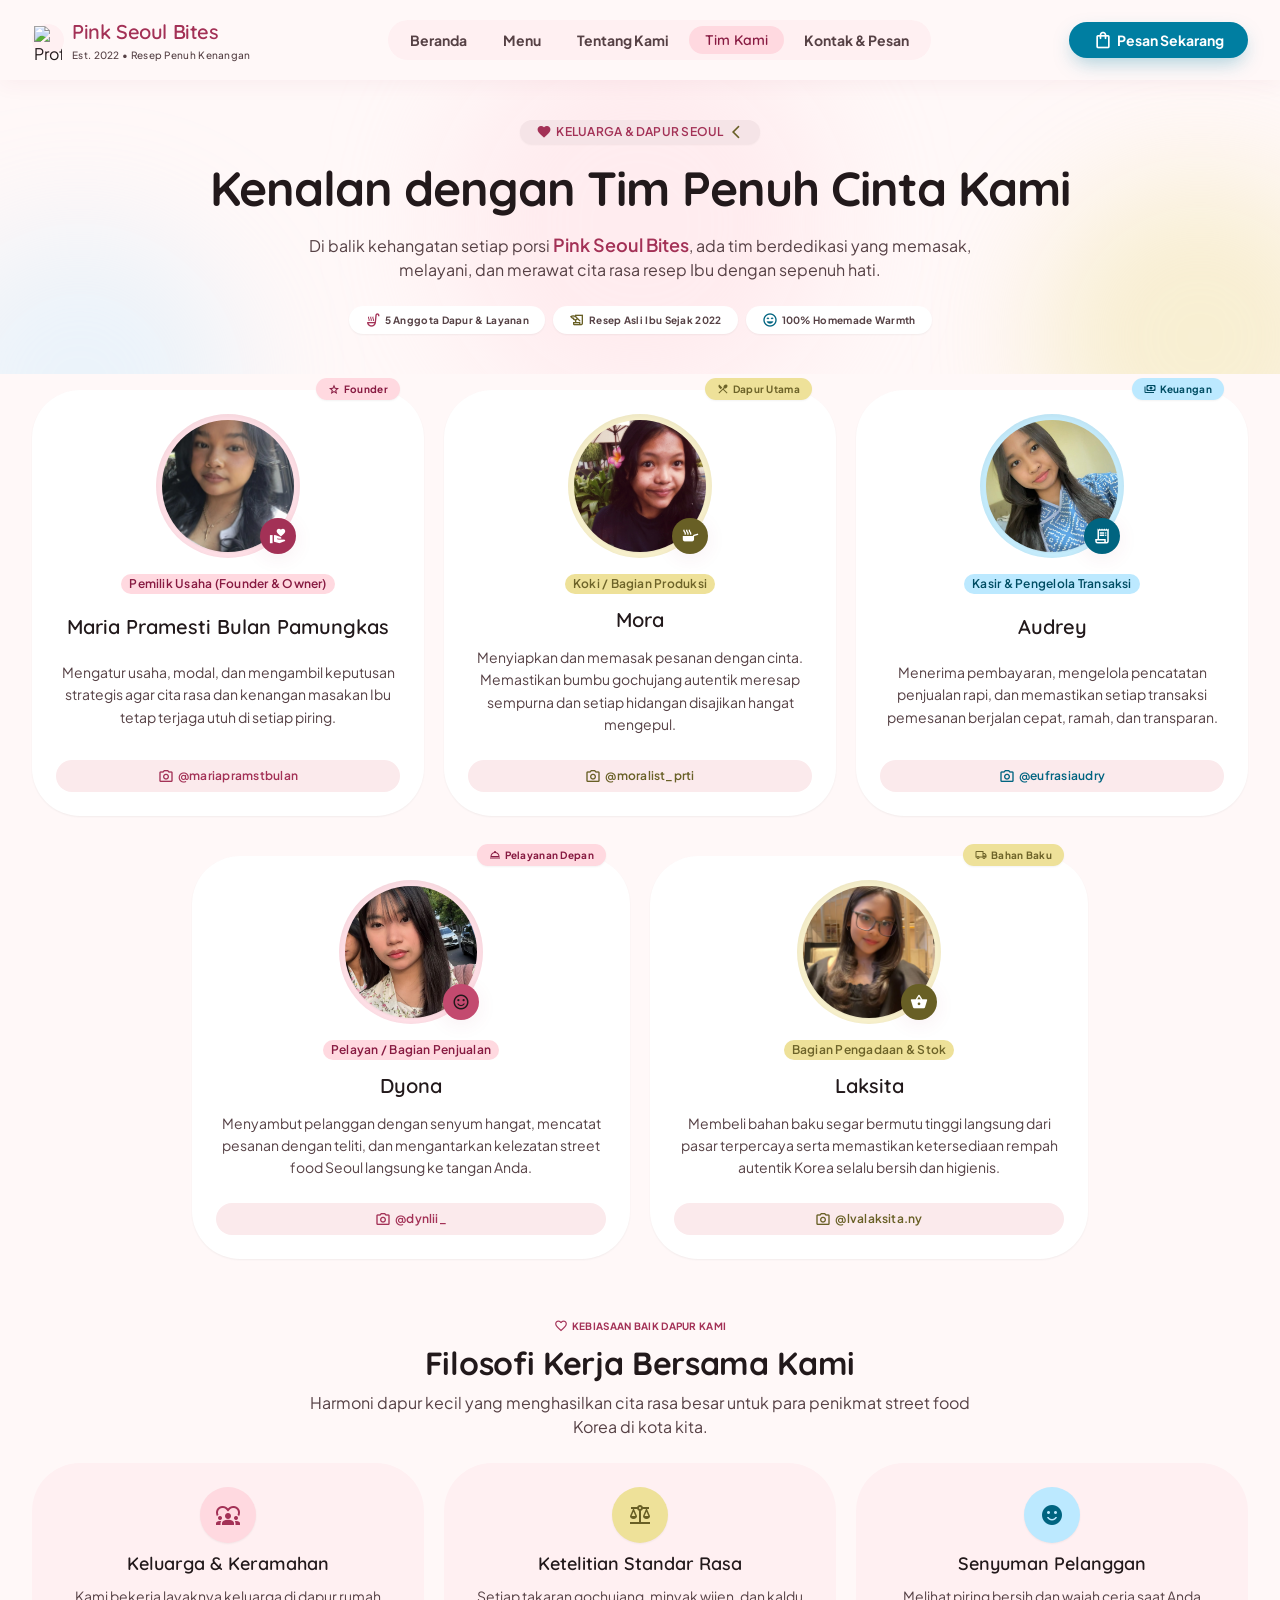
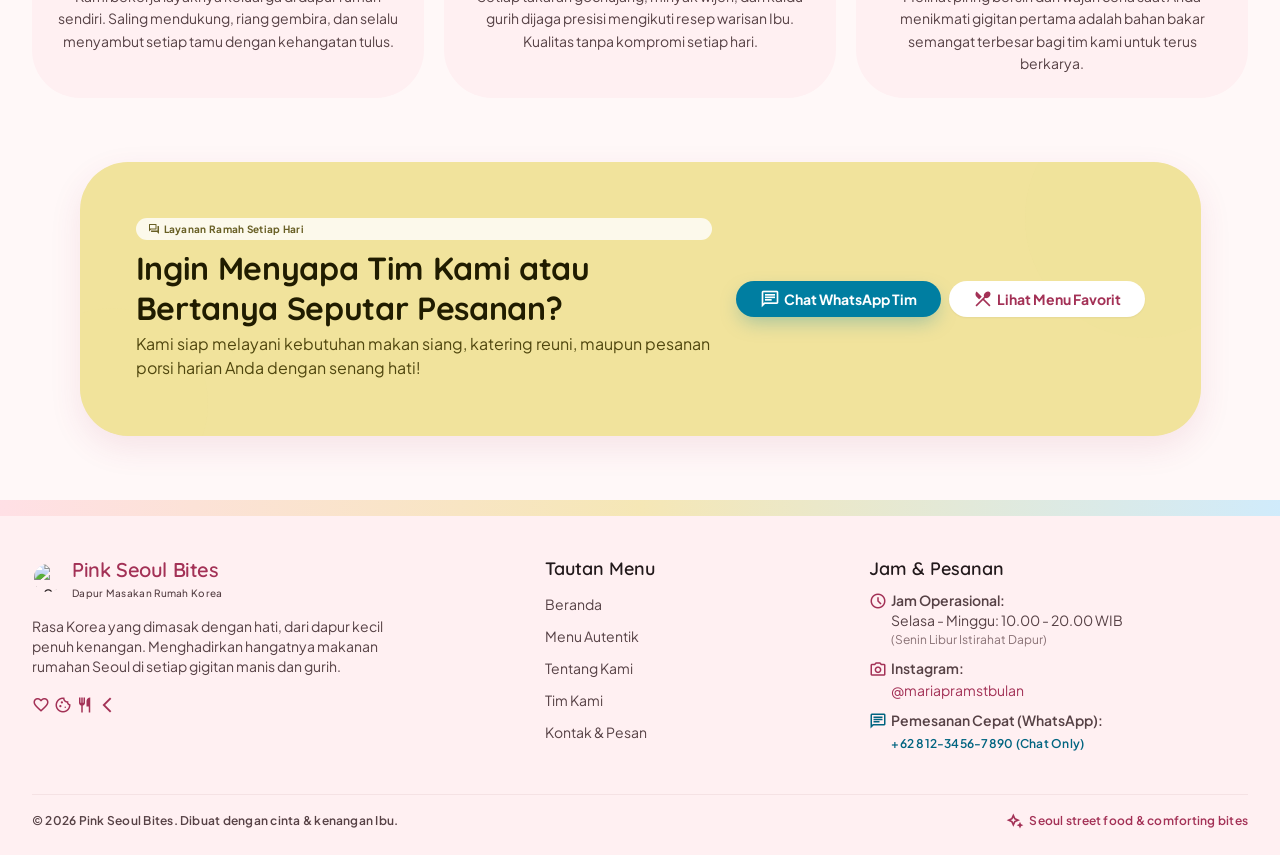
==== commit 98141005: "Update tim-kami.html" ====
--- a/tim-kami.html
+++ b/tim-kami.html
@@ -215,7 +215,7 @@
 
               <div class="team-avatar">
                 <div class="team-avatar-ring team-avatar-ring--secondary">
-                  <img src="/images/Laksita.jpeg" alt="Laksita">
+                  <img src="/images/laksita.jpeg" alt="Laksita">
                 </div>
                 <div class="team-avatar-badge team-avatar-badge--secondary">
                   <span class="material-symbols-outlined">shopping_basket</span>
@@ -389,4 +389,4 @@
   </footer>
 
 </body>
-</html>+</html>
